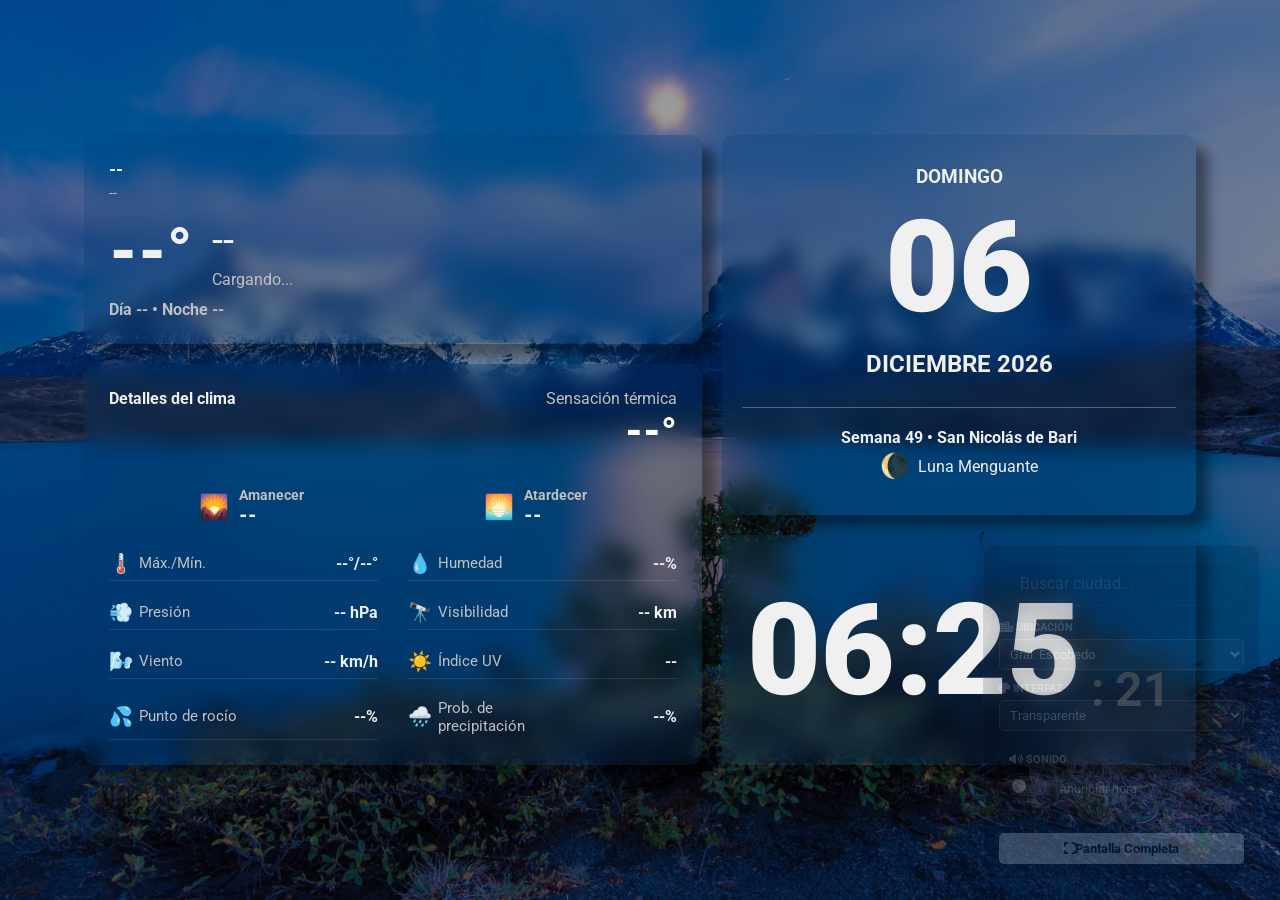
==== index.html @ a5d82365 "Subiendo proyecto clock" ====
<!DOCTYPE html>
<html lang="es">
<head>
    <meta charset="UTF-8" />
    <meta name="viewport" content="width=device-width, initial-scale=1.0" />
    <title>Dashboard</title>
    <link rel="icon" href="./img/icon.ico" />
    <link rel="preconnect" href="https://fonts.googleapis.com">
    <link rel="preconnect" href="https://fonts.gstatic.com" crossorigin>
    <link href="https://fonts.googleapis.com/css2?family=Roboto:wght@300;400;700;900&display=swap" rel="stylesheet" />
    <link rel="stylesheet" href="https://cdnjs.cloudflare.com/ajax/libs/font-awesome/6.4.0/css/all.min.css" />
    <link rel="stylesheet" href="./css/style.css" />
</head>

<body class="theme-red-date">
    <main class="container">
        
        <section class="content-column left-column">
            
            <article class="weather-summary-box">
                <div class="location">--</div>
                
                <div id="update-toast" class="update-toast">
                    <i class="fas fa-sync-alt fa-spin"></i> Actualizando información...
                </div>
                
                <div class="update-time">
                    <span id="weather-update-time">--</span>
                </div>
                
                <div class="temp-row">
                    <div class="current-temp" id="current-temp">--°</div>
                    <div class="weather-icon-desc">
                        <div class="weather-icon">--</div>
                        <div id="weather-description">Cargando...</div>
                    </div>
                </div>
                
                <div class="temp-min-max">
                    Día <span id="temp-day">--</span> • Noche <span id="temp-night">--</span>
                </div>
            </article>

            <a href="./detalles.html" class="widget-link">
                <article class="weather-details-box">
                    <div class="sensation-row">
                        <div class="sensation-label">Detalles del clima</div>
                        <div class="sensation-temp-value">
                            Sensación térmica
                            <div class="temp-value" id="sensation-temp">--°</div>
                        </div>
                    </div>

                    <div class="sun-times-container">
                        <div class="sun-times">
                            <span class="sun-icon">🌄</span>
                            <div class="sun-value">
                                Amanecer
                                <span id="sunrise">--</span>
                            </div>
                        </div>
                        <div class="sun-times">
                            <span class="sun-icon">🌅</span>
                            <div class="sun-value">
                                Atardecer
                                <span id="sunset">--</span>
                            </div>
                        </div>
                    </div>

                    <div class="details-grid">
                        <div class="detail-row">
                            <span class="detail-icon">🌡️</span>
                            <span class="detail-label">Máx./Mín.</span>
                            <span class="detail-value" id="max-min-detail">--°/--°</span>
                        </div>
                        <div class="detail-row">
                            <span class="detail-icon">💧</span>
                            <span class="detail-label">Humedad</span>
                            <span class="detail-value" id="humidity">--%</span>
                        </div>
                        <div class="detail-row">
                            <span class="detail-icon">💨</span>
                            <span class="detail-label">Presión</span>
                            <span class="detail-value" id="pressure">-- hPa</span>
                        </div>
                        <div class="detail-row">
                            <span class="detail-icon">🔭</span>
                            <span class="detail-label">Visibilidad</span>
                            <span class="detail-value" id="visibility">-- km</span>
                        </div>
                        <div class="detail-row">
                            <span class="detail-icon">🌬️</span>
                            <span class="detail-label">Viento</span>
                            <span class="detail-value" id="wind-speed">-- km/h</span>
                        </div>
                        <div class="detail-row">
                            <span class="detail-icon">☀️</span>
                            <span class="detail-label">Índice UV</span>
                            <span class="detail-value" id="uv-index">--</span>
                        </div>
                        <div class="detail-row">
                            <span class="detail-icon">💦</span>
                            <span class="detail-label">Punto de rocío</span>
                            <span class="detail-value" id="dew-point">--%</span>
                        </div>
                        <div class="detail-row">
                            <span class="detail-icon">🌧️</span>
                            <span class="detail-label">Prob. de precipitación</span>
                            <span class="detail-value" id="rain-probability">--%</span>
                        </div>
                        <div class="detail-row" style="display: none">
                            <span class="detail-icon">🌕</span>
                            <span class="detail-label">Fase lunar</span>
                            <span class="detail-value letter-min" id="moon-phase-detail">--</span>
                        </div>
                    </div>
                </article>
            </a>
        </section>

        <section class="content-column right-column">
            
            <a href="./calendario.html" class="widget-link">
                <article class="date-box">
                    <div class="day-name" id="day-name">--</div>
                    <div class="date" id="date-number">--</div>
                    <div class="month-year" id="month-year">-- ---. ----</div>

                    <div class="calendar-info">
                        <div id="week-info">
                            Semana <span id="week-number">--</span> • <span id="santo-day">--</span>
                        </div>
                        <div id="moon-phase">
                            <span id="moon-icon"></span>
                            <span id="moon-phase-text">--</span>
                        </div>
                    </div>
                </article>
            </a>

            <article class="time-box">
                <div id="current-time">
                    <span id="main-time">00:00</span>
                    <span class="separator">:</span>
                    <span id="current-seconds">00</span>
                </div>
            </article>
        </section>
    </main>

    <aside class="dashboard-controls">
        <div class="control-group">
            <div class="search-box">
                <input type="text" id="city-input" placeholder="Buscar ciudad..." autocomplete="off" />
                <div id="search-results" class="results-list"></div>
            </div>
            <label><i class="fas fa-city"></i> Ubicación</label>
            <select id="city-select">
                <option value="0">Gral. Escobedo</option>
                <option value="1">Monterrey</option>
                <option value="2">San Nicolás</option>
                <option value="3">Tampico</option>
                <option value="4">Naranjos</option>
            </select>
        </div>

        <div class="control-group">
            <label><i class="fas fa-palette"></i> Interfaz</label>
            <select id="theme-select" onchange="changeTheme(this.value)">
                <option value="red-date">Transparente</option>
                <option value="dark">Oscuro</option>
                <option value="light">Claro</option>
                <option value="amoled-pro">Amoled</option>
            </select>
        </div>
       <div class="voice-control" style="margin: 10px; display: flex; align-items: center; gap: 10px;">
    <div class="control-group">
    <label><i class="fas fa-volume-up"></i> Sonido</label>
    <div class="voice-control-wrapper">
        <label class="switch">
            <input type="checkbox" id="voice-toggle">
            <span class="slider"></span>
        </label>
        <span class="control-label-text">Anunciar hora</span>
    </div>
</div>
</div>
    </label>
</div>

        <button id="fullscreen-button" onclick="toggleFullscreen()" class="btn-fullscreen">
            <i class="fas fa-expand"></i>Pantalla Completa
        </button>
    </aside>

    <script src="./js/script.js"></script>
    <script src="./js/wakeup.js"></script>
</body>
</html>
---- css/style.css ----
/* ====================================== */
/* 0. Configuración General y Variables   */
/* ====================================== */

:root {
    --background-color: #f0f2f5;
    --box-background: #ffffff;
    --text-color-primary: #333333;
    --text-color-secondary: #666666;
    --red-highlight: #000;
    --shadow: 0 4px 12px rgba(0, 0, 0, 0.1);
}

.theme-dark {
    --background-color: #1e1e1e;
    --box-background: rgba(37, 37, 38, 0.8);
    --text-color-primary: #ffffff;
    --text-color-secondary: #b0b0b0;
    --red-highlight: #fff;
    --shadow: 0 4px 12px rgba(0, 0, 0, 0.3);
}

.theme-red-date {
    --background-color: transparent;
    --box-background: rgba(0, 61, 117, 0.2);
    --text-color-primary: #f0f0f0;
    --text-color-secondary: #c0c0c0;
    --red-highlight: #fff;
    --shadow: 12px 12px 12px rgba(0, 0, 0, 0.4);
}

.theme-dark .date-box .calendar-info,
.theme-red-date .date-box .calendar-info {
    border-top: 1px solid rgba(255, 255, 255, 0.3);
}

.theme-red-date #current-temp,
.theme-red-date .sensation-temp-value .temp-value {
    color: var(--text-color-primary);
}
.theme-red-date .sensation-temp-value .temp-value {
    color: var(--red-highlight);
}

/* ====================================== */
/* 1. Estilos Base                         */
/* ====================================== */

* {
    box-sizing: border-box;
    margin: 0;
    padding: 0;
    font-family: 'Roboto', sans-serif;
    transition: background-color 0.3s, color 0.3s, box-shadow 0.3s;
}

body {
    background-color: var(--background-color);
    display: flex;
    justify-content: center;
    align-items: center;
    min-height: 100vh;
    background-size: cover;
    background-position: center;
    background-attachment: fixed;
    -ms-overflow-style: none;
    scrollbar-width: none;
}

body::-webkit-scrollbar { display: none; }

.theme-red-date {
    background: linear-gradient(rgba(0, 0, 0, 0.4), rgba(0, 0, 0, 0.4)), url('../img/bg.jpg');
    background-size: cover;
    background-position: center;
    background-attachment: fixed;
}

.container {
    width: 90%;
    max-width: 1200px;
    padding: 20px;
    display: flex;
    gap: 20px;
}

.content-column {
    display: flex;
    flex-direction: column;
    gap: 20px;
}

.left-column { flex: 3; min-width: 500px; }
.right-column { flex: 2; }

.time-box, .weather-summary-box, .date-box, .weather-details-box {
    background-color: var(--box-background);
    border-radius: 12px;
    padding: 25px;
    box-shadow: var(--shadow);
    color: var(--text-color-primary);
    backdrop-filter: blur(10px);
    -webkit-backdrop-filter: blur(10px);
    flex: 1;
}

/* ====================================== */
/* 2. Caja de Hora (PRECISIÓN APLICADA)   */
/* ====================================== */

.time-box {
    display: flex;
    justify-content: center;
    align-items: center;
    min-height: 180px;
}

#current-time {
    display: flex;
    align-items: flex-end; 
    gap: 10px; 
    font-weight: 900;
    line-height: 1;
    color: var(--text-color-primary);
    font-variant-numeric: tabular-nums;
}

#main-time { font-size: 8rem; font-weight: 900; }
#current-seconds { font-size: 3rem; font-weight: 700; }
.separator {
    font-size: 3rem; 
    font-weight: 700;
    color: var(--text-color-primary);
    line-height: 1;
}

.update-toast{
    display: none;
              position: fixed;
              bottom: 20px;
              left: 50%;
              transform: translateX(-50%);
              background: rgba(0, 0, 0, 0.7);
              color: white;
              padding: 10px 20px;
              border-radius: 20px;
              font-size: 0.9em;
              z-index: 1000;
              border: 1px solid rgba(255, 255, 255, 0.2);
              backdrop-filter: blur(5px);
}

/* ====================================== */
/* 3. Caja de Clima Resumen               */
/* ====================================== */

.weather-summary-box {
    min-height: 200px;
    display: flex;
    flex-direction: column;
    justify-content: space-between;
}

.location { font-size: 1.1rem; font-weight: 700; color: var(--text-color-primary); margin-bottom: 5px; }
.update-time { font-size: 0.9rem; color: var(--text-color-secondary); margin-bottom: 15px; }
.temp-row { display: flex; align-items: center; gap: 20px; margin-bottom: 10px; }
#current-temp { font-size: 4rem; font-weight: 900; line-height: 1; color: var(--text-color-primary); }
.weather-icon-desc { display: flex; flex-direction: column; justify-content: center; line-height: 1.2; }
.weather-icon { font-size: 2.5rem; margin-bottom: 5px; color: var(--text-color-primary); }
#weather-description { font-size: 1rem; font-weight: 400; color: var(--text-color-secondary); }
.temp-min-max { font-size: 1rem; font-weight: 700; color: var(--text-color-secondary); }

/* ====================================== */
/* 4. Caja de Fecha y Calendario          */
/* ====================================== */

.date-box {
    text-align: center;
    display: flex;
    flex-direction: column;
    justify-content: space-between;
    align-items: center;
    padding: 30px 20px;
    align-self: stretch;
    min-height: 380px;
}

a { text-decoration: none; color: inherit; }
#day-name { text-transform: uppercase; font-size: 1.2rem; font-weight: 700; margin-bottom: 5px; }
#date-number { font-size: 8rem; font-weight: 900; line-height: 1; font-variant-numeric: tabular-nums; }
#month-year { font-size: 1.5rem; font-weight: bold; margin-top: 10px; margin-bottom: 20px; }
.calendar-info { width: 100%; padding-top: 15px; font-size: 1rem; font-weight: 400; }
.calendar-info div { margin: 5px 0; }
#week-info { font-weight: 700; }
#moon-phase { display: flex; align-items: center; justify-content: center; gap: 8px; font-weight: 400; }
#moon-icon { font-size: 1.5rem; }

/* ====================================== */
/* 5. Caja de Detalles del Clima          */
/* ====================================== */

.weather-details-box { display: flex; flex-direction: column; align-self: stretch; }
.sensation-row {
    display: flex;
    justify-content: space-between;
    align-items: flex-start;
    margin-bottom: 15px;
    padding-bottom: 15px;
    border-bottom: 1px solid var(--background-color);
}
.sensation-label { font-size: 1rem; font-weight: 700; color: var(--text-color-primary); }
.sensation-temp-value { text-align: right; font-size: 1rem; color: var(--text-color-secondary); line-height: 1.2; }
.sensation-temp-value .temp-value { font-size: 2.5rem; font-weight: 900; color: var(--red-highlight); }
.sun-times-container { width: 100%; display: flex; justify-content: space-around; margin-bottom: 20px; }
.sun-times { display: flex; align-items: center; gap: 10px; font-weight: 700; font-size: 1.1rem; color: var(--text-color-secondary); }
.sun-icon { font-size: 1.5rem; line-height: 1; }
.sun-value { display: flex; flex-direction: column; align-items: flex-start; font-size: 0.9rem; }
.sun-value span { font-size: 1.2rem; font-weight: 900; color: var(--text-color-primary); }

.details-grid { display: grid; grid-template-columns: 1fr 1fr; gap: 15px 30px; }
.detail-row { display: flex; align-items: center; padding: 5px 0; border-bottom: 1px solid rgba(255, 255, 255, 0.1); }
.detail-row:nth-last-child(-n + 2) { border-bottom: none; }
.detail-icon { font-size: 1.2rem; margin-right: 10px; width: 20px; text-align: center; color: var(--text-color-secondary); }
.detail-label { font-size: 0.95rem; font-weight: 400; color: var(--text-color-secondary); flex-grow: 1; text-align: left; margin-right: 5px; }
.detail-value { font-size: 1rem; font-weight: 700; color: var(--text-color-primary); text-align: right; width: 100px; font-variant-numeric: tabular-nums; }
#moon-phase-detail { text-align: center; width: 100%; }
.letter-min{ font-size: 0.6rem; }

/* ====================================== */
/* 6. Controles                           */
/* ====================================== */

.dashboard-controls {
    position: fixed;
    bottom: 20px;
    right: 20px;
    background: rgba(0, 0, 0, 0.5);
    backdrop-filter: blur(10px);
    -webkit-backdrop-filter: blur(10px);
    padding: 15px;
    border-radius: 12px;
    display: flex;
    flex-direction: column;
    gap: 12px;
    z-index: 9999;
    border: 1px solid rgba(255, 255, 255, 0.1);
    opacity: 0.2;
    transition: opacity 0.3s ease, transform 0.3s ease;
}

.dashboard-controls:hover {
    opacity: 1;
    transform: translateY(-5px);
}

.control-group label {
    display: block;
    font-size: 11px;
    color: #ccc;
    text-transform: uppercase;
    margin-bottom: 5px;
    font-weight: bold;
}

.dashboard-controls select {
    width: 100%;
    background: rgba(255, 255, 255, 0.1);
    color: white;
    border: 1px solid rgba(255, 255, 255, 0.3);
    padding: 6px;
    border-radius: 5px;
    outline: none;
    cursor: pointer;
}

.dashboard-controls select option {
    background: #222;
    color: white;
}

.btn-fullscreen {
    background: #fff;
    color: #000;
    border: none;
    padding: 8px;
    border-radius: 5px;
    font-weight: bold;
    cursor: pointer;
    font-size: 13px;
    margin-top: 5px;
}

.btn-fullscreen:hover { background: #eee; }

/* ====================================== */
/* 7. Fullscreen y Responsive             */
/* ====================================== */

/* Aplicamos overflow: hidden para ocultar barras de desplazamiento en modo nativo */
:fullscreen {
    overflow: hidden !important;
}

:fullscreen .container {
    transform: scale(1.1);
    transform-origin: center center;
}

:-webkit-full-screen .container {
    transform: scale(1.1);
    transform-origin: center center;
}

:-moz-full-screen .container {
    transform: scale(1.1);
    transform-origin: center center;
}

body.fullscreen-mode {
    width: 100vw;
    height: 100vh;
    overflow: hidden !important; /* Quita la barra de desplazamiento */
    display: flex;
    justify-content: center;
    align-items: center;
}

body.fullscreen-mode .container {
    transform: scale(1.1);
    transform-origin: center center;
}

:fullscreen .dashboard-controls { display: none; }

@media (max-width: 1024px) {
    .container { width: 95%; padding: 15px; flex-direction: column; }
    .left-column, .right-column { flex: 1 1 100%; min-width: unset; }
    #main-time, #current-seconds, .separator, #date-number { font-size: 6rem; }
    #current-seconds, .separator { font-size: 2.5rem; }
    #month-year { font-size: 1.2rem; }
    .date-box { min-height: 300px; }
    .detail-value { width: 80px; }
}

@media (max-width: 600px) {
    .container { padding: 10px; }
    #main-time { font-size: 4rem; }
    #current-seconds, .separator { font-size: 1.8rem; }
    #current-temp { font-size: 3rem; }
    .weather-icon { font-size: 2rem; }
    #date-number { font-size: 4rem; }
    #month-year { font-size: 1rem; }
    .details-grid { grid-template-columns: 1fr; gap: 0; }
    .details-grid .detail-row { padding: 10px 0; border-bottom: 1px solid rgba(255, 255, 255, 0.1); }
    .details-grid .detail-row:last-child { border-bottom: none; }
    body { display: block; }
    .container { margin-bottom: 80px; }
}

.theme-red-date #current-seconds,
.theme-red-date .separator { color: #4D545D; }

.flash-cache { animation: flash-green 1s ease-out; }
@keyframes flash-green {
    0% { color: #2ecc71; font-weight: bold; transform: scale(1.05); }
    100% { color: inherit; font-weight: normal; transform: scale(1); }
}

/* ====================================== */
/* 8. Estilos del Buscador                */
/* ====================================== */

.search-box {
    position: relative;
    width: 100%;
    max-width: 400px;
    margin: 0 auto 15px auto;
    z-index: 1001;
}

#city-input {
    width: 100%;
    padding: 12px 20px;
    background-color: var(--box-background);
    border: 1px solid rgba(255, 255, 255, 0.1);
    border-radius: 25px;
    color: var(--text-color-primary);
    font-size: 1rem;
    backdrop-filter: blur(10px);
    -webkit-backdrop-filter: blur(10px);
    box-shadow: var(--shadow);
    outline: none;
    transition: all 0.3s ease;
}

#city-input:focus {
    border-color: var(--red-highlight);
    box-shadow: 0 0 15px rgba(255, 255, 255, 0.2);
}

.results-list {
    position: absolute;
    top: calc(100% + 8px);
    left: 0;
    right: 0;
    background-color: #222;
    border-radius: 12px;
    border: 1px solid rgba(255, 255, 255, 0.3);
    box-shadow: var(--shadow);
    max-height: 280px;
    overflow-y: auto;
    display: none; 
}

.result-item {
    padding: 12px 20px;
    cursor: pointer;
    border-bottom: 1px solid rgba(255, 255, 255, 0.1);
    display: flex;
    flex-direction: column;
    transition: background 0.2s ease;
}

.result-item:last-child {
    border-bottom: none;
}

.result-item .city-name {
    font-size: 1rem;
    font-weight: 700;
    color: white;
}

.result-item .region-name, 
.result-item .country-info, 
.result-item .region-state {
    font-size: 0.8rem;
    color: #ccc;
}

.result-item:hover, 
.result-item-active {
    background-color: rgba(255, 255, 255, 0.1) !important;
    cursor: pointer;
}

.results-list::-webkit-scrollbar {
    width: 6px;
}

.results-list::-webkit-scrollbar-thumb {
    background: rgba(255, 255, 255, 0.2);
    border-radius: 10px;
}

@media (max-width: 600px) {
    .search-box {
        max-width: 100%;
        padding: 0 10px;
    }
}

.result-item-active {
    background-color: rgb(0, 111, 185) !important;
    cursor: pointer;
}

/* ====================================== */
/* 9. Tema AMOLED / OLED Real Black       */
/* ====================================== */

.theme-amoled {
    --background-color: #000000; /* Negro puro */
    --box-background: #000000; /* Fondo totalmente negro */
    --text-color-primary: #e6e6e6; /* Blanco suave (no blanco puro) */
    --text-color-secondary: #9a9a9a;
    --red-highlight: #4da3ff; /* Azul suave menos agresivo */
    --shadow: none; /* Quitamos sombras para evitar halos */
}

/* Fondo completamente negro */
.theme-amoled body {
    background: #000000;
}

/* Cajas sin efecto vidrio */
.theme-amoled .time-box,
.theme-amoled .weather-summary-box,
.theme-amoled .date-box,
.theme-amoled .weather-details-box {
    background-color: #000000;
    box-shadow: none;
    border: 1px solid rgba(255,255,255,0.05); /* Separación muy sutil */
    backdrop-filter: none;
    -webkit-backdrop-filter: none;
}

/* Separadores más suaves */
.theme-amoled .detail-row,
.theme-amoled .sensation-row {
    border-bottom: 1px solid rgba(255,255,255,0.05);
}

/* Buscador adaptado */
.theme-amoled #city-input {
    background-color: #000000;
    border: 1px solid rgba(255,255,255,0.1);
    box-shadow: none;
}

.theme-amoled .results-list {
    background-color: #000000;
    border: 1px solid rgba(255,255,255,0.1);
}

/* Reducimos brillo en números grandes */
.theme-amoled #main-time,
.theme-amoled #date-number,
.theme-amoled #current-temp {
    color: #e0e0e0;
}

/* Segundos menos brillantes */
.theme-amoled #current-seconds,
.theme-amoled .separator {
    color: #666;
}

/* Controles menos invasivos */
.theme-amoled .dashboard-controls {
    background: rgba(0, 0, 0, 0.8);
    border: 1px solid rgba(255,255,255,0.05);
}

@keyframes oled-shift {
    0% { transform: translate(0px, 0px); }
    25% { transform: translate(1px, 0px); }
    50% { transform: translate(1px, 1px); }
    75% { transform: translate(0px, 1px); }
    100% { transform: translate(0px, 0px); }
}

.theme-amoled .container {
    animation: oled-shift 60s infinite linear;
}
.theme-amoled #main-time {
    opacity: 0.9;
}

/* ====================================== */
/* 10. AMOLED PRO 24/7 - Ultra Minimal    */
/* ====================================== */

.theme-amoled-pro {
    --background-color: #000000;
    --box-background: #000000;
    --text-color-primary: #bfbfbf;
    --text-color-secondary: #7a7a7a;
    --red-highlight: #afafaf;
    --shadow: none;
}

/* Fondo totalmente negro real */
.theme-amoled-pro body {
    background: #000000;
}

/* Eliminamos efectos glass y sombras */
.theme-amoled-pro .time-box,
.theme-amoled-pro .weather-summary-box,
.theme-amoled-pro .date-box,
.theme-amoled-pro .weather-details-box {
    background-color: #000000;
    box-shadow: none;
    border: none;
    backdrop-filter: none;
}

/* Reducimos contraste de textos */
.theme-amoled-pro #main-time {
    font-weight: 800;
    letter-spacing: 2px;
    color: #afafaf;
}

.theme-amoled-pro #current-seconds,
.theme-amoled-pro .separator {
    color: #555;
}

/* Fecha menos dominante */
.theme-amoled-pro #date-number {
    color: #cfcfcf;
    opacity: 0.85;
}

/* Clima más discreto */
.theme-amoled-pro #current-temp {
    color: #afafaF;
}

.theme-amoled-pro .detail-row,
.theme-amoled-pro .sensation-row {
    border-bottom: 1px solid rgba(255,255,255,0.04);
}

/* Quitamos bordes innecesarios */
.theme-amoled-pro .details-grid .detail-row:last-child {
    border-bottom: none;
}

/* Controles muy discretos */
.theme-amoled-pro .dashboard-controls {
    background: rgba(0, 0, 0, 0.85);
    border: 1px solid rgba(255,255,255,0.04);
}

/* Buscador */
.theme-amoled-pro #city-input {
    background: #000000;
    border: 1px solid rgba(255,255,255,0.08);
    box-shadow: none;
}

@keyframes oled-pro-shift {
    0% { transform: translate(0px, 0px); }
    20% { transform: translate(1px, 0px); }
    40% { transform: translate(1px, 1px); }
    60% { transform: translate(0px, 1px); }
    80% { transform: translate(-1px, 0px); }f
    100% { transform: translate(0px, 0px); }
}

.theme-amoled-pro .container {
    animation: oled-pro-shift 180s infinite linear;
}

/* ====================================== */
/* Estilos del Switch (Checkbox)          */
/* ====================================== */

/* Contenedor del switch */
.switch {
    position: relative;
    display: inline-block;
    width: 38px;
    height: 20px;
    flex-shrink: 0; /* Evita que se deforme */
}

/* Ocultar el checkbox original */
.switch input {
    opacity: 0;
    width: 0;
    height: 0;
}

/* El fondo del slider */
.slider {
    position: absolute;
    cursor: pointer;
    top: 0;
    left: 0;
    right: 0;
    bottom: 0;
    background-color: rgba(255, 255, 255, 0.1);
    transition: .4s;
    border-radius: 20px;
    border: 1px solid rgba(255, 255, 255, 0.2);
}

/* El círculo (bolita) del switch */
.slider:before {
    position: absolute;
    content: "";
    height: 14px;
    width: 14px;
    left: 2px;
    bottom: 2px;
    background-color: white;
    transition: .4s;
    border-radius: 50%;
    box-shadow: 0 2px 4px rgba(0,0,0,0.2);
}

/* Color cuando está activo (usa tu variable de resaltado) */
input:checked + .slider {
    background-color: var(--red-highlight);
    border-color: var(--red-highlight);
}

/* Movimiento de la bolita al activarse */
input:checked + .slider:before {
    transform: translateX(18px);
}

/* Ajuste específico para el tema AMOLED PRO (más discreto) */
.theme-amoled-pro .slider {
    background-color: #222;
    border: 1px solid #444;
}

.theme-amoled-pro input:checked + .slider {
    background-color: #555;
}

.voice-control-wrapper {
    display: flex;
    align-items: center;
    gap: 12px;
    margin-top: 5px;
    padding: 5px 0;
}

.control-label-text {
    font-size: 13px;
    color: var(--text-color-secondary);
}
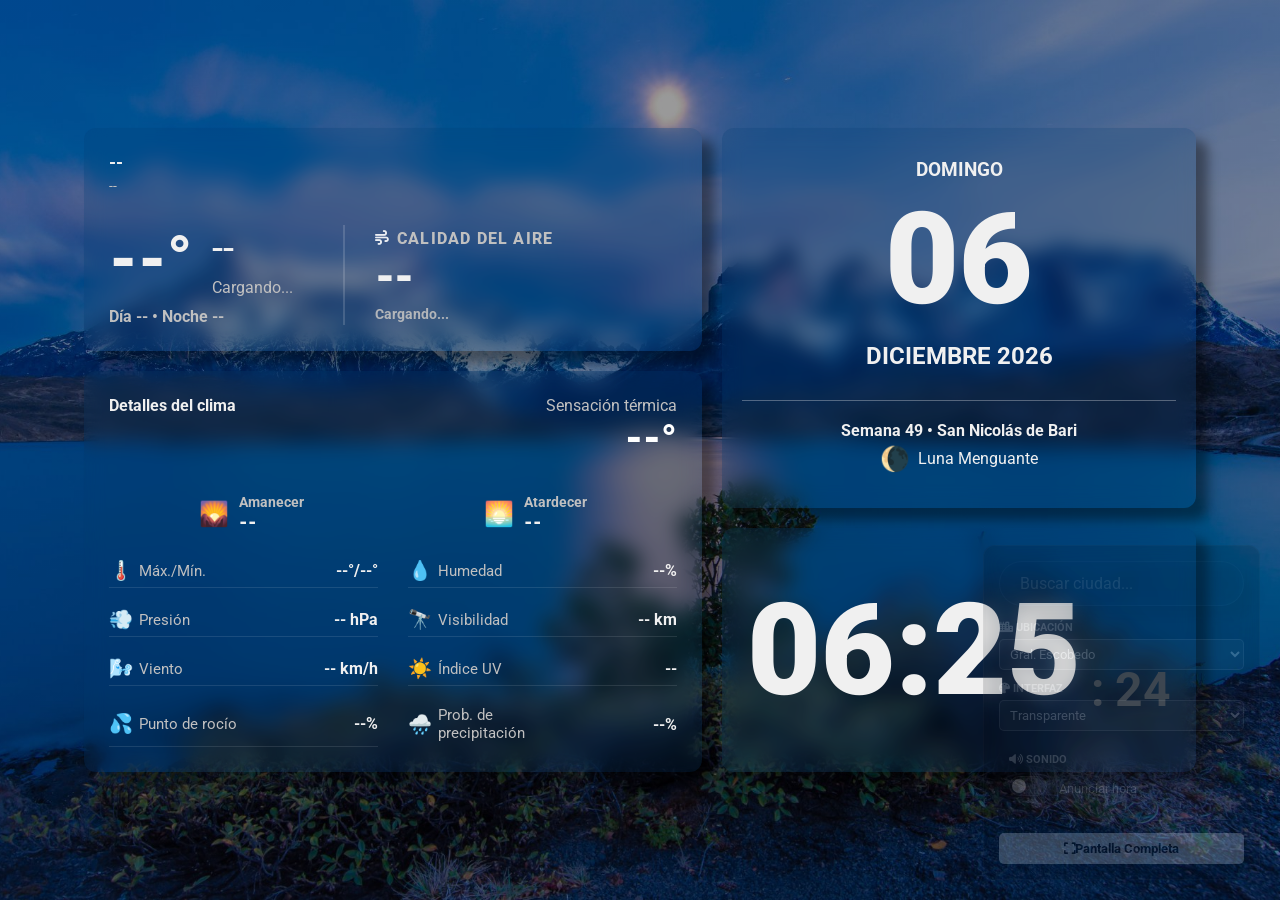
==== commit e6bcb47a: "Se agrega calidad del aire y se corrije el audio de horas" ====
--- a/index.html
+++ b/index.html
@@ -1,5 +1,6 @@
 <!DOCTYPE html>
 <html lang="es">
+
 <head>
     <meta charset="UTF-8" />
     <meta name="viewport" content="width=device-width, initial-scale=1.0" />
@@ -14,31 +15,45 @@
 
 <body class="theme-red-date">
     <main class="container">
-        
+
         <section class="content-column left-column">
-            
+
             <article class="weather-summary-box">
-                <div class="location">--</div>
-                
+                <div class="location" id="location-name">--</div>
+
                 <div id="update-toast" class="update-toast">
                     <i class="fas fa-sync-alt fa-spin"></i> Actualizando información...
                 </div>
-                
+
                 <div class="update-time">
                     <span id="weather-update-time">--</span>
                 </div>
-                
-                <div class="temp-row">
-                    <div class="current-temp" id="current-temp">--°</div>
-                    <div class="weather-icon-desc">
-                        <div class="weather-icon">--</div>
-                        <div id="weather-description">Cargando...</div>
-                    </div>
-                </div>
-                
-                <div class="temp-min-max">
-                    Día <span id="temp-day">--</span> • Noche <span id="temp-night">--</span>
-                </div>
+
+                <div class="weather-flex-container">
+    
+    <div class="weather-main-info">
+        <div class="temp-row">
+            <div class="current-temp" id="current-temp">--°</div>
+            <div class="weather-icon-desc">
+                <div class="weather-icon">--</div>
+                <div id="weather-description">Cargando...</div>
+            </div>
+        </div>
+        <div class="temp-min-max">
+            Día <span id="temp-day">--</span> • Noche <span id="temp-night">--</span>
+        </div>
+    </div>
+
+<div class="aqi-container">
+    <div class="aqi-header">
+        <i id="aqi-icon-dynamic" class="fas fa-wind aqi-icon"></i>
+        <span class="aqi-label">CALIDAD DEL AIRE</span>
+    </div>
+    <div class="aqi-value" id="aqi-status">--</div>
+    <div class="aqi-desc" id="aqi-advice">Cargando...</div>
+</div>
+    
+</div>
             </article>
 
             <a href="./detalles.html" class="widget-link">
@@ -120,7 +135,7 @@
         </section>
 
         <section class="content-column right-column">
-            
+
             <a href="./calendario.html" class="widget-link">
                 <article class="date-box">
                     <div class="day-name" id="day-name">--</div>
@@ -174,20 +189,20 @@
                 <option value="amoled-pro">Amoled</option>
             </select>
         </div>
-       <div class="voice-control" style="margin: 10px; display: flex; align-items: center; gap: 10px;">
-    <div class="control-group">
-    <label><i class="fas fa-volume-up"></i> Sonido</label>
-    <div class="voice-control-wrapper">
-        <label class="switch">
-            <input type="checkbox" id="voice-toggle">
-            <span class="slider"></span>
+        <div class="voice-control" style="margin: 10px; display: flex; align-items: center; gap: 10px;">
+            <div class="control-group">
+                <label><i class="fas fa-volume-up"></i> Sonido</label>
+                <div class="voice-control-wrapper">
+                    <label class="switch">
+                        <input type="checkbox" id="voice-toggle">
+                        <span class="slider"></span>
+                    </label>
+                    <span class="control-label-text">Anunciar hora</span>
+                </div>
+            </div>
+        </div>
         </label>
-        <span class="control-label-text">Anunciar hora</span>
-    </div>
-</div>
-</div>
-    </label>
-</div>
+        </div>
 
         <button id="fullscreen-button" onclick="toggleFullscreen()" class="btn-fullscreen">
             <i class="fas fa-expand"></i>Pantalla Completa
@@ -197,4 +212,5 @@
     <script src="./js/script.js"></script>
     <script src="./js/wakeup.js"></script>
 </body>
+
 </html>
--- a/css/style.css
+++ b/css/style.css
@@ -227,6 +227,125 @@
 .letter-min{ font-size: 0.6rem; }
 
 /* ====================================== */
+/* 6. Calidad del Aire (Ajustado)         */
+/* ====================================== */
+
+/* Contenedor principal: Centrado vertical y alineación proporcional */
+.weather-flex-container {
+    display: flex;
+    align-items: center;      /* Centrado vertical real entre Clima y AQI */
+    justify-content: flex-start; 
+    gap: 50px;                /* Espacio proporcional para moverlo a la derecha */
+    margin-top: 15px;
+    width: 100%;
+}
+
+/* Bloque del Clima: Evita que colapse */
+.weather-main-info {
+    flex: 0 0 auto;
+    display: flex;
+    flex-direction: column;
+    justify-content: center;
+}
+
+/* Bloque AQI: Centrado vertical y herencia de temas */
+.aqi-container {
+    flex: 1 1 0%;
+    min-width: 0;
+    display: flex;
+    flex-direction: column;
+    justify-content: center;  
+    align-items: flex-start;  
+    border-left: 2px solid rgba(255, 255, 255, 0.15); /* Línea adaptativa */
+    padding-left: 30px;       /* Desplazamiento visual a la derecha */
+    height: 100px;            /* Altura para match con el bloque de temperatura */
+}
+
+/* Encabezado con Icono */
+.aqi-header {
+    display: flex;
+    align-items: center;
+    gap: 8px;
+    margin-bottom: 2px;
+}
+
+.aqi-icon {
+    font-size: 0.9rem;
+    color: var(--red-highlight); /* Sigue el color de destaque de tus temas */
+    opacity: 0.9;
+}
+
+.aqi-label {
+    font-size: 1rem;
+    font-weight: 800;
+    text-transform: uppercase;
+    letter-spacing: 1.2px;
+    color: var(--text-color-secondary);
+}
+
+/* Valor Numérico Principal */
+
+.aqi-value {
+    font-size: 2.8rem; /* Tamaño grande para "Buena" */
+    font-weight: 900;
+    line-height: 1;
+    margin: 5px 0;
+    letter-spacing: -1px; /* Look más moderno */
+    color: var(--text-color-primary);
+}
+/* Descripción (Buena, Mala, etc.) */
+.aqi-desc {
+    font-size: 0.85rem; /* Texto de salud más pequeño y discreto */
+    font-weight: 700;
+    margin-top: 2px;
+    opacity: 0.9;
+    color: var(--text-color-secondary);
+    overflow-wrap: break-word;
+    
+}
+
+/* Ajustes para Temas AMOLED (Mejora de contraste) */
+.theme-amoled .aqi-container,
+.theme-amoled-pro .aqi-container {
+    border-left: 1px solid rgba(255, 255, 255, 0.05);
+}
+
+.theme-amoled-pro .aqi-value {
+    color: #afafaf; /* Match con el gris pro de tu tema */
+}
+
+@media (max-width: 600px) {
+    /* Permitimos que los elementos se apilen uno debajo de otro */
+    .weather-flex-container {
+        flex-direction: column; 
+        align-items: flex-start; /* Alineado a la izquierda como el resto */
+        gap: 20px; /* Reducimos el espacio entre bloques */
+        margin-top: 15px;
+    }
+
+    /* Quitamos la línea vertical y el padding lateral en móviles */
+    .aqi-container {
+        border-left: none; /* Quitamos la línea para que no se vea rara */
+        border-top: 1px solid rgba(255, 255, 255, 0.1); /* Opcional: una línea horizontal sutil */
+        padding-left: 0; 
+        padding-top: 15px;
+        height: auto; /* Que crezca según el contenido */
+        width: 100%; /* Que ocupe todo el ancho disponible */
+    }
+
+    /* Ajustamos el tamaño de la letra para que no sea gigante en el cel */
+    .aqi-value {
+        font-size: 2.2rem; 
+        margin: 2px 0;
+    }
+
+    .aqi-desc {
+        font-size: 0.9rem;
+        max-width: 100%; /* Para que el texto de salud no se corte */
+    }
+}
+
+/* ====================================== */
 /* 6. Controles                           */
 /* ====================================== */
 
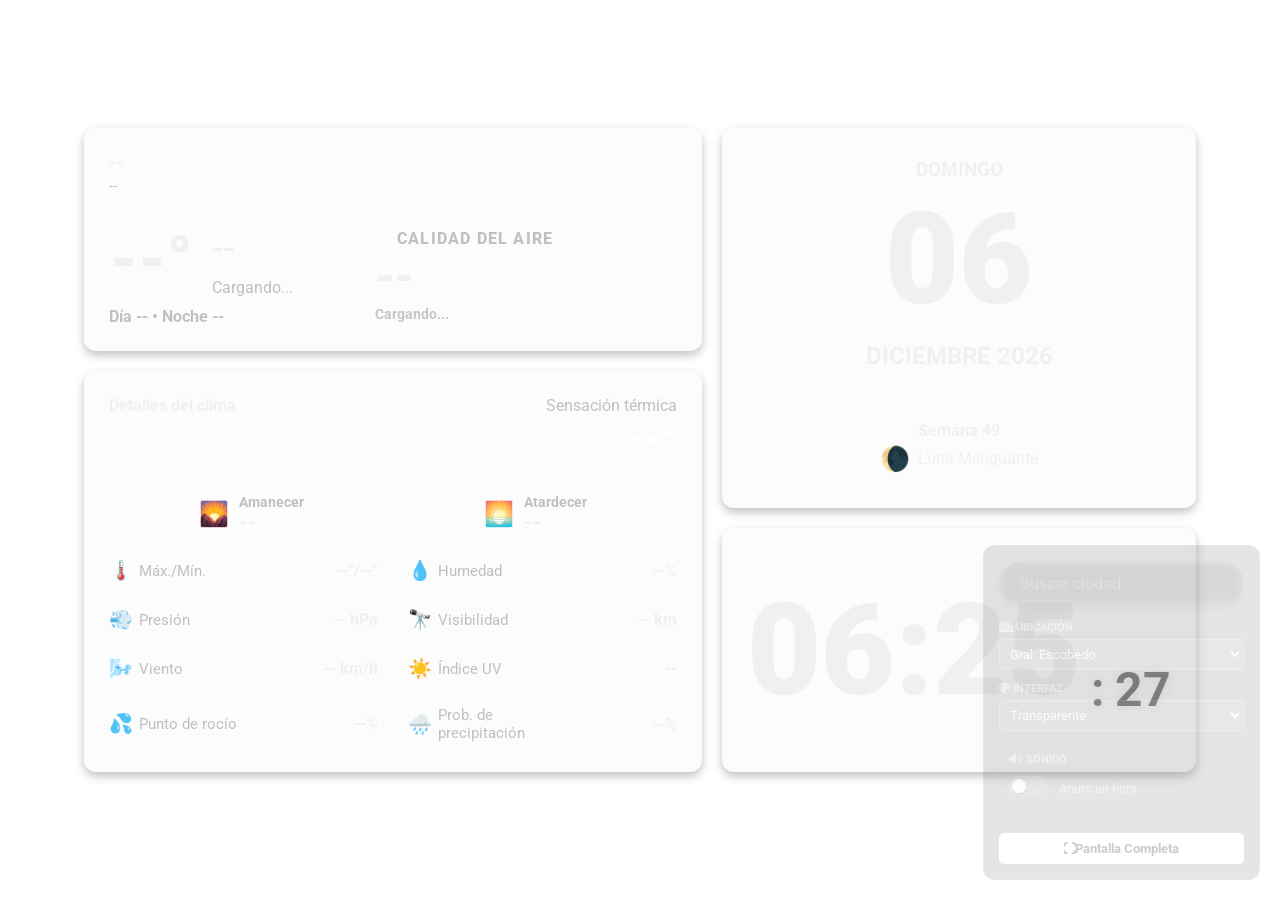
==== commit 5a49393e: "Santoral, animaciones, ajustes en bge" ====
--- a/index.html
+++ b/index.html
@@ -144,7 +144,7 @@
 
                     <div class="calendar-info">
                         <div id="week-info">
-                            Semana <span id="week-number">--</span> • <span id="santo-day">--</span>
+                            Semana <span id="week-number">--</span>
                         </div>
                         <div id="moon-phase">
                             <span id="moon-icon"></span>
@@ -208,7 +208,8 @@
             <i class="fas fa-expand"></i>Pantalla Completa
         </button>
     </aside>
-
+<canvas id="rain-canvas"></canvas>
+<canvas id="sky-canvas"></canvas>
     <script src="./js/script.js"></script>
     <script src="./js/wakeup.js"></script>
 </body>
--- a/css/style.css
+++ b/css/style.css
@@ -22,11 +22,12 @@
 
 .theme-red-date {
     --background-color: transparent;
-    --box-background: rgba(0, 61, 117, 0.2);
+    --box-background: rgba(108, 108, 108, 0.02);
     --text-color-primary: #f0f0f0;
     --text-color-secondary: #c0c0c0;
     --red-highlight: #fff;
-    --shadow: 12px 12px 12px rgba(0, 0, 0, 0.4);
+    /*shadow: 12px 12px 12px rgba(0, 0, 0, 0.4);*/
+    --shadow: 0 4px 10px rgba(0,0,0,0.25);
 }
 
 .theme-dark .date-box .calendar-info,
@@ -51,7 +52,7 @@
     margin: 0;
     padding: 0;
     font-family: 'Roboto', sans-serif;
-    transition: background-color 0.3s, color 0.3s, box-shadow 0.3s;
+    will-change: auto;
 }
 
 body {
@@ -65,16 +66,24 @@
     background-attachment: fixed;
     -ms-overflow-style: none;
     scrollbar-width: none;
+    transition: background-image 1.2s ease;
+}
+
+
+
+body, .time-box, .weather-summary-box, .date-box, .weather-details-box {
+    transition: background-color 0.3s, color 0.3s;
 }
 
 body::-webkit-scrollbar { display: none; }
 
 .theme-red-date {
-    background: linear-gradient(rgba(0, 0, 0, 0.4), rgba(0, 0, 0, 0.4)), url('../img/bg.jpg');
+    
     background-size: cover;
     background-position: center;
     background-attachment: fixed;
 }
+
 
 .container {
     width: 90%;
@@ -99,8 +108,9 @@
     padding: 25px;
     box-shadow: var(--shadow);
     color: var(--text-color-primary);
-    backdrop-filter: blur(10px);
-    -webkit-backdrop-filter: blur(10px);
+    backdrop-filter: blur(6px);
+    -webkit-backdrop-filter: blur(6px);
+    /*background-color: rgb(0,0,0,0.35);*/
     flex: 1;
 }
 
@@ -191,7 +201,7 @@
 #month-year { font-size: 1.5rem; font-weight: bold; margin-top: 10px; margin-bottom: 20px; }
 .calendar-info { width: 100%; padding-top: 15px; font-size: 1rem; font-weight: 400; }
 .calendar-info div { margin: 5px 0; }
-#week-info { font-weight: 700; }
+#week-info {font-weight: 700; text-align: center;}
 #moon-phase { display: flex; align-items: center; justify-content: center; gap: 8px; font-weight: 400; }
 #moon-icon { font-size: 1.5rem; }
 
@@ -345,6 +355,27 @@
     }
 }
 
+
+body.theme-dark,
+body.theme-light,
+body.theme-amoled,
+body.theme-amoled-pro{
+background-image:none !important;
+}
+
+body.theme-dark,
+body.theme-light,
+body.theme-amoled,
+body.theme-amoled-pro{
+background-image:none !important;
+}
+
+body.theme-red-date {
+background-size: cover;
+background-position: center;
+background-attachment: fixed;
+}
+
 /* ====================================== */
 /* 6. Controles                           */
 /* ====================================== */
@@ -354,8 +385,8 @@
     bottom: 20px;
     right: 20px;
     background: rgba(0, 0, 0, 0.5);
-    backdrop-filter: blur(10px);
-    -webkit-backdrop-filter: blur(10px);
+    backdrop-filter: blur(6px);
+    -webkit-backdrop-filter: blur(6px);
     padding: 15px;
     border-radius: 12px;
     display: flex;
@@ -477,7 +508,7 @@
 }
 
 .theme-red-date #current-seconds,
-.theme-red-date .separator { color: #4D545D; }
+.theme-red-date .separator { color: #7b7b7b; }
 
 .flash-cache { animation: flash-green 1s ease-out; }
 @keyframes flash-green {
@@ -505,8 +536,8 @@
     border-radius: 25px;
     color: var(--text-color-primary);
     font-size: 1rem;
-    backdrop-filter: blur(10px);
-    -webkit-backdrop-filter: blur(10px);
+    backdrop-filter: blur(6px);
+    -webkit-backdrop-filter: blur(6px);
     box-shadow: var(--shadow);
     outline: none;
     transition: all 0.3s ease;
@@ -585,88 +616,6 @@
 }
 
 /* ====================================== */
-/* 9. Tema AMOLED / OLED Real Black       */
-/* ====================================== */
-
-.theme-amoled {
-    --background-color: #000000; /* Negro puro */
-    --box-background: #000000; /* Fondo totalmente negro */
-    --text-color-primary: #e6e6e6; /* Blanco suave (no blanco puro) */
-    --text-color-secondary: #9a9a9a;
-    --red-highlight: #4da3ff; /* Azul suave menos agresivo */
-    --shadow: none; /* Quitamos sombras para evitar halos */
-}
-
-/* Fondo completamente negro */
-.theme-amoled body {
-    background: #000000;
-}
-
-/* Cajas sin efecto vidrio */
-.theme-amoled .time-box,
-.theme-amoled .weather-summary-box,
-.theme-amoled .date-box,
-.theme-amoled .weather-details-box {
-    background-color: #000000;
-    box-shadow: none;
-    border: 1px solid rgba(255,255,255,0.05); /* Separación muy sutil */
-    backdrop-filter: none;
-    -webkit-backdrop-filter: none;
-}
-
-/* Separadores más suaves */
-.theme-amoled .detail-row,
-.theme-amoled .sensation-row {
-    border-bottom: 1px solid rgba(255,255,255,0.05);
-}
-
-/* Buscador adaptado */
-.theme-amoled #city-input {
-    background-color: #000000;
-    border: 1px solid rgba(255,255,255,0.1);
-    box-shadow: none;
-}
-
-.theme-amoled .results-list {
-    background-color: #000000;
-    border: 1px solid rgba(255,255,255,0.1);
-}
-
-/* Reducimos brillo en números grandes */
-.theme-amoled #main-time,
-.theme-amoled #date-number,
-.theme-amoled #current-temp {
-    color: #e0e0e0;
-}
-
-/* Segundos menos brillantes */
-.theme-amoled #current-seconds,
-.theme-amoled .separator {
-    color: #666;
-}
-
-/* Controles menos invasivos */
-.theme-amoled .dashboard-controls {
-    background: rgba(0, 0, 0, 0.8);
-    border: 1px solid rgba(255,255,255,0.05);
-}
-
-@keyframes oled-shift {
-    0% { transform: translate(0px, 0px); }
-    25% { transform: translate(1px, 0px); }
-    50% { transform: translate(1px, 1px); }
-    75% { transform: translate(0px, 1px); }
-    100% { transform: translate(0px, 0px); }
-}
-
-.theme-amoled .container {
-    animation: oled-shift 60s infinite linear;
-}
-.theme-amoled #main-time {
-    opacity: 0.9;
-}
-
-/* ====================================== */
 /* 10. AMOLED PRO 24/7 - Ultra Minimal    */
 /* ====================================== */
 
@@ -746,12 +695,13 @@
     20% { transform: translate(1px, 0px); }
     40% { transform: translate(1px, 1px); }
     60% { transform: translate(0px, 1px); }
-    80% { transform: translate(-1px, 0px); }f
+    80% { transform: translate(-1px, 0px); }
     100% { transform: translate(0px, 0px); }
 }
 
 .theme-amoled-pro .container {
-    animation: oled-pro-shift 180s infinite linear;
+    /*animation: oled-pro-shift 180s infinite linear;*/
+    animation: oled-pro-shift 600s infinite linear;
 }
 
 /* ====================================== */
@@ -835,3 +785,186 @@
     font-size: 13px;
     color: var(--text-color-secondary);
 }
+
+/* ====================================== */
+/* 11. Pronóstico Horario (Contenedor Unificado) */
+/* ====================================== */
+
+.hourly-tabs {
+    margin-top: 20px;
+    width: 100%;
+}
+
+/* Pestañas estilo Google */
+.tab-buttons {
+    display: flex;
+    gap: 25px; 
+    margin-bottom: 20px;
+    border-bottom: 1px solid rgba(255, 255, 255, 0.1); 
+    padding-left: 5px;
+}
+
+.tab-btn {
+    background: none;
+    border: none;
+    padding: 10px 0;
+    color: var(--text-color-secondary);
+    font-size: 0.95rem;
+    font-weight: 600;
+    cursor: pointer;
+    position: relative;
+    transition: color 0.3s ease;
+}
+
+.tab-btn.active { color: var(--text-color-primary); }
+
+.tab-btn.active::after {
+    content: "";
+    position: absolute;
+    bottom: -1px;
+    left: 0;
+    width: 100%;
+    height: 3px;
+    background: #FFCC00;
+    border-radius: 2px 2px 0 0;
+}
+
+/* Contenedor General Único con Scroll */
+.hourly-container {
+    display: flex;
+    overflow-x: auto;
+    overflow-y: hidden;
+    width: 100%;
+    white-space: nowrap;
+    padding: 15px 10px;
+    background: rgba(255, 255, 255, 0.05);
+    border: 1px solid rgba(255, 255, 255, 0.08);
+    border-radius: 16px;
+    backdrop-filter: blur(15px);
+    -webkit-backdrop-filter: blur(15px);
+    gap: 0;
+    /* Para Firefox */
+    scrollbar-width: thin;
+    scrollbar-color: rgba(255, 255, 255, 0.2) transparent;
+}
+
+/* Personalización de la barra de desplazamiento (Scrollbar Discreta) */
+.hourly-container::-webkit-scrollbar {
+    height: 5px; /* Barra delgada */
+}
+
+.hourly-container::-webkit-scrollbar-track {
+    background: transparent;
+}
+
+.hourly-container::-webkit-scrollbar-thumb {
+    background: rgba(255, 255, 255, 0.2); /* Color minimalista */
+    border-radius: 10px;
+}
+
+.hourly-container::-webkit-scrollbar-thumb:hover {
+    background: rgba(255, 255, 255, 0.4);
+}
+
+/* Items individuales (Celdas de la barra) */
+.hourly-item {
+    flex: 0 0 90px; /* Evita que se encojan y mantiene el scroll */
+    min-width: 90px;
+    text-align: center;
+    padding: 10px 5px;
+    background: transparent;
+    border: none;
+    border-right: 1px solid rgba(255, 255, 255, 0.05);
+    transition: background 0.3s ease;
+}
+
+.hourly-item:last-child {
+    border-right: none;
+}
+
+.hourly-item:hover {
+    background: rgba(255, 255, 255, 0.05);
+}
+
+.hour {
+    font-size: 0.75rem;
+    color: var(--text-color-secondary);
+    margin-bottom: 8px;
+    font-weight: 600;
+}
+
+.value {
+    font-size: 1.25rem;
+    font-weight: 800;
+    color: var(--text-color-primary);
+    font-variant-numeric: tabular-nums;
+}
+
+.unit {
+    font-size: 0.75rem;
+    opacity: 0.7;
+    margin-left: 2px;
+}
+
+/*================*/
+#main-time,
+#current-seconds,
+#date-number {
+    will-change: contents;
+}
+
+#main-time,
+#current-seconds{
+transition: transform 0.15s ease, opacity 0.15s ease;
+}
+
+.temp-bar{
+width:100%;
+height:6px;
+background:rgba(255,255,255,0.15);
+border-radius:10px;
+position:relative;
+margin-top:10px;
+}
+
+.temp-current{
+width:12px;
+height:12px;
+background:white;
+border-radius:50%;
+position:absolute;
+top:-3px;
+left:50%;
+transform:translateX(-50%);
+box-shadow:0 0 4px rgba(0,0,0,0.4);
+}
+
+#rain-canvas{
+position:fixed;
+top:0;
+left:0;
+width:100%;
+height:100%;
+pointer-events:none;
+z-index:2;
+opacity:0;
+transition:opacity 1s ease;
+}
+
+.rain-active #rain-canvas{
+opacity:1;
+}
+
+#sky-canvas{
+position:fixed;
+top:0;
+left:0;
+width:100%;
+height:100%;
+z-index:-1;
+pointer-events:none;
+}
+
+#rain-canvas{
+z-index:1;
+}
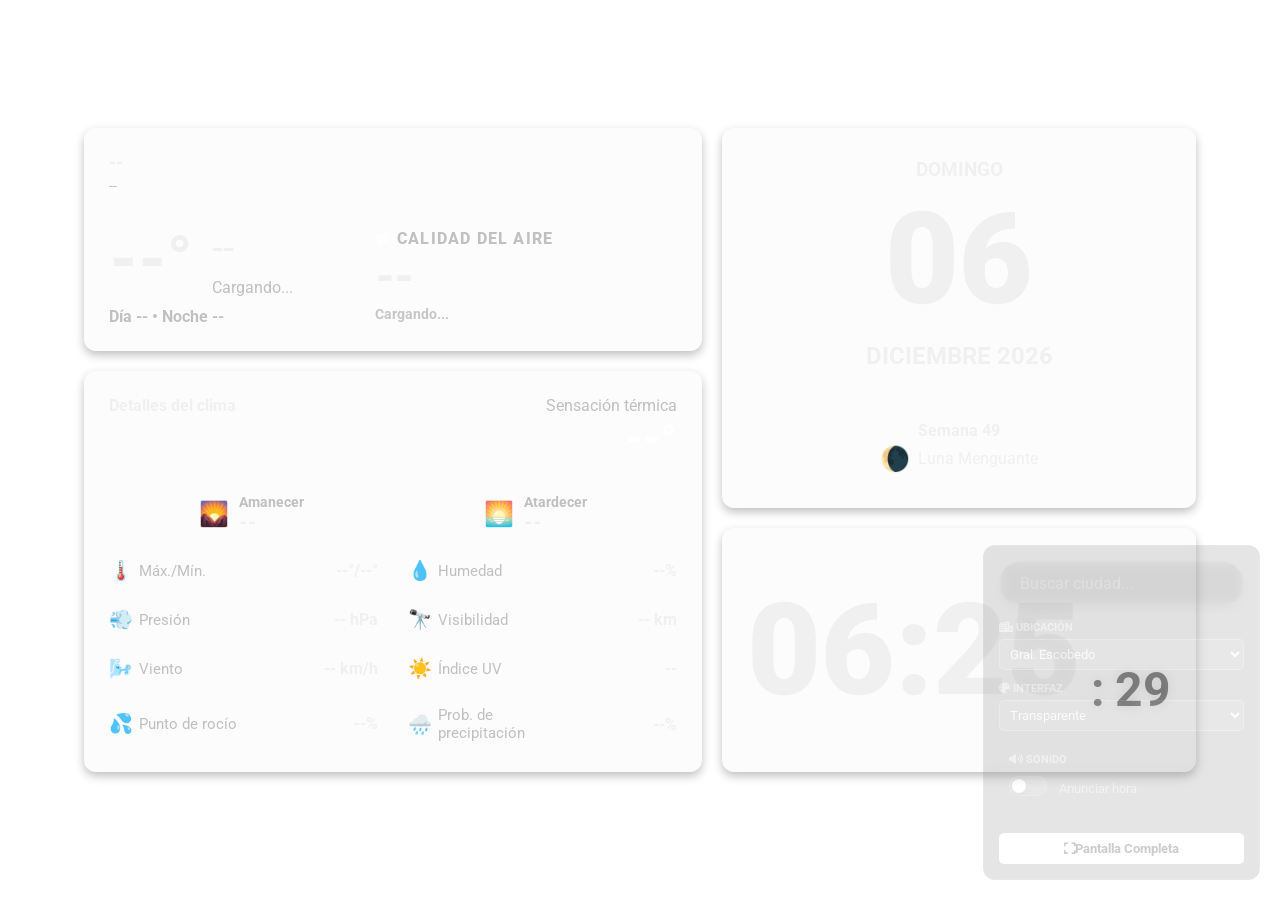
==== commit 3e241178: "Correción de código y vista para movil" ====
--- a/index.html
+++ b/index.html
@@ -160,6 +160,8 @@
                     <span class="separator">:</span>
                     <span id="current-seconds">00</span>
                 </div>
+
+                <div class="clock-date-mobile" id="clock-date-mobile">Prueba</div>
             </article>
         </section>
     </main>
@@ -201,8 +203,6 @@
                 </div>
             </div>
         </div>
-        </label>
-        </div>
 
         <button id="fullscreen-button" onclick="toggleFullscreen()" class="btn-fullscreen">
             <i class="fas fa-expand"></i>Pantalla Completa
--- a/css/style.css
+++ b/css/style.css
@@ -28,6 +28,13 @@
     --red-highlight: #fff;
     /*shadow: 12px 12px 12px rgba(0, 0, 0, 0.4);*/
     --shadow: 0 4px 10px rgba(0,0,0,0.25);
+    background-size: cover;
+    background-position: center;
+    background-attachment: fixed;
+}
+
+#clock-date-mobile {
+    display: none;
 }
 
 .theme-dark .date-box .calendar-info,
@@ -35,8 +42,7 @@
     border-top: 1px solid rgba(255, 255, 255, 0.3);
 }
 
-.theme-red-date #current-temp,
-.theme-red-date .sensation-temp-value .temp-value {
+.theme-red-date #current-temp {
     color: var(--text-color-primary);
 }
 .theme-red-date .sensation-temp-value .temp-value {
@@ -76,14 +82,6 @@
 }
 
 body::-webkit-scrollbar { display: none; }
-
-.theme-red-date {
-    
-    background-size: cover;
-    background-position: center;
-    background-attachment: fixed;
-}
-
 
 .container {
     width: 90%;
@@ -363,19 +361,6 @@
 background-image:none !important;
 }
 
-body.theme-dark,
-body.theme-light,
-body.theme-amoled,
-body.theme-amoled-pro{
-background-image:none !important;
-}
-
-body.theme-red-date {
-background-size: cover;
-background-position: center;
-background-attachment: fixed;
-}
-
 /* ====================================== */
 /* 6. Controles                           */
 /* ====================================== */
@@ -491,6 +476,158 @@
     .date-box { min-height: 300px; }
     .detail-value { width: 80px; }
 }
+
+@media (max-width: 1024px) and (orientation: landscape) {
+
+    /* ===== Reset general ===== */
+    body {
+        height: 100dvh;
+        overflow: hidden;
+    }
+
+    .container {
+        height: 100%;
+        display: flex;
+        flex-direction: column;
+        justify-content: space-between;
+        gap: 8px;
+        padding: 10px;
+        transform: none !important;
+    }
+
+    /* ===== Ocultar elementos ===== */
+    .weather-details-box,
+    .date-box {
+        display: none;
+    }
+
+    /* ===== Clima compacto ===== */
+    .weather-summary-box {
+        min-height: 0;
+        padding: 12px 16px;
+    }
+
+    .temp-row {
+        margin-bottom: 5px;
+    }
+
+    .update-time {
+        margin-bottom: 8px;
+    }
+
+    /* ===== AQI compacto ===== */
+    .weather-flex-container {
+        gap: 20px;
+        margin-top: 8px;
+    }
+
+    .aqi-container {
+        height: auto;
+        padding-left: 15px;
+    }
+
+    .aqi-value {
+        font-size: 2rem;
+    }
+
+    .aqi-desc {
+        font-size: 0.75rem;
+    }
+
+    /* ===== Hora protagonista ===== */
+    .time-box {
+        flex: 1;
+        min-height: 0;
+        padding: 10px;
+        display: flex;
+        align-items: center;
+        justify-content: center;
+        flex-direction: column;
+    }
+
+    #main-time,
+    #current-seconds,
+    .separator {
+        display: inline-block;
+        vertical-align: middle;
+    }
+
+    #current-seconds,
+    .separator {
+        transform: scale(1.3);
+        transform-origin: left center;
+    }
+
+    /* ===== Quitar cualquier scale en fullscreen ===== */
+    :fullscreen .container,
+    :-webkit-full-screen .container,
+    :-moz-full-screen .container,
+    body.fullscreen-mode .container {
+        transform: none !important;
+    }
+
+    /* ===== Safe area fix (móviles) ===== */
+    body {
+        padding-bottom: env(safe-area-inset-bottom);
+    }
+
+    #current-date-full {
+        display: block;
+        margin-top: 6px;
+        font-size: 0.9rem;
+        font-weight: 500;
+        color: var(--text-color-secondary);
+        text-align: center;
+        letter-spacing: 0.5px;
+        opacity: 0.9;
+    }
+
+    #clock-date-mobile {
+        display: block;
+        margin-top: 6px;
+        font-size: 0.9rem;
+        font-weight: 500;
+        color: var(--text-color-secondary);
+        text-align: center;
+        letter-spacing: 0.5px;
+        opacity: 0.9;
+    }
+
+    .weather-summary-box {
+        display: flex;
+        justify-content: center;   /* centra TODO verticalmente */
+        align-items: center;       /* centra TODO horizontalmente */
+        text-align: center;
+    }
+
+    .weather-flex-container {
+        display: flex;
+        flex-direction: row;       /* 🔥 se quedan lado a lado */
+        justify-content: center;   /* centra el grupo completo */
+        align-items: center;
+        gap: 40px;                 /* espacio entre clima y AQI */
+        width: auto;
+    }
+
+    .weather-main-info {
+        align-items: center;
+    }
+
+    .aqi-container {
+        align-items: center;
+        justify-content: center;
+        border-left: 1px solid rgba(255,255,255,0.15); /* opcional */
+        padding-left: 20px;
+        height: auto;
+    }
+
+    /* opcional para estilo limpio tipo reloj */
+    .location,
+    .update-time {
+        display: none;
+    }
+}
+
 
 @media (max-width: 600px) {
     .container { padding: 10px; }
@@ -664,7 +801,7 @@
 
 /* Clima más discreto */
 .theme-amoled-pro #current-temp {
-    color: #afafaF;
+    color: #afafaf;
 }
 
 .theme-amoled-pro .detail-row,
@@ -946,7 +1083,7 @@
 width:100%;
 height:100%;
 pointer-events:none;
-z-index:2;
+z-index:1;
 opacity:0;
 transition:opacity 1s ease;
 }
@@ -963,8 +1100,4 @@
 height:100%;
 z-index:-1;
 pointer-events:none;
-}
-
-#rain-canvas{
-z-index:1;
 }
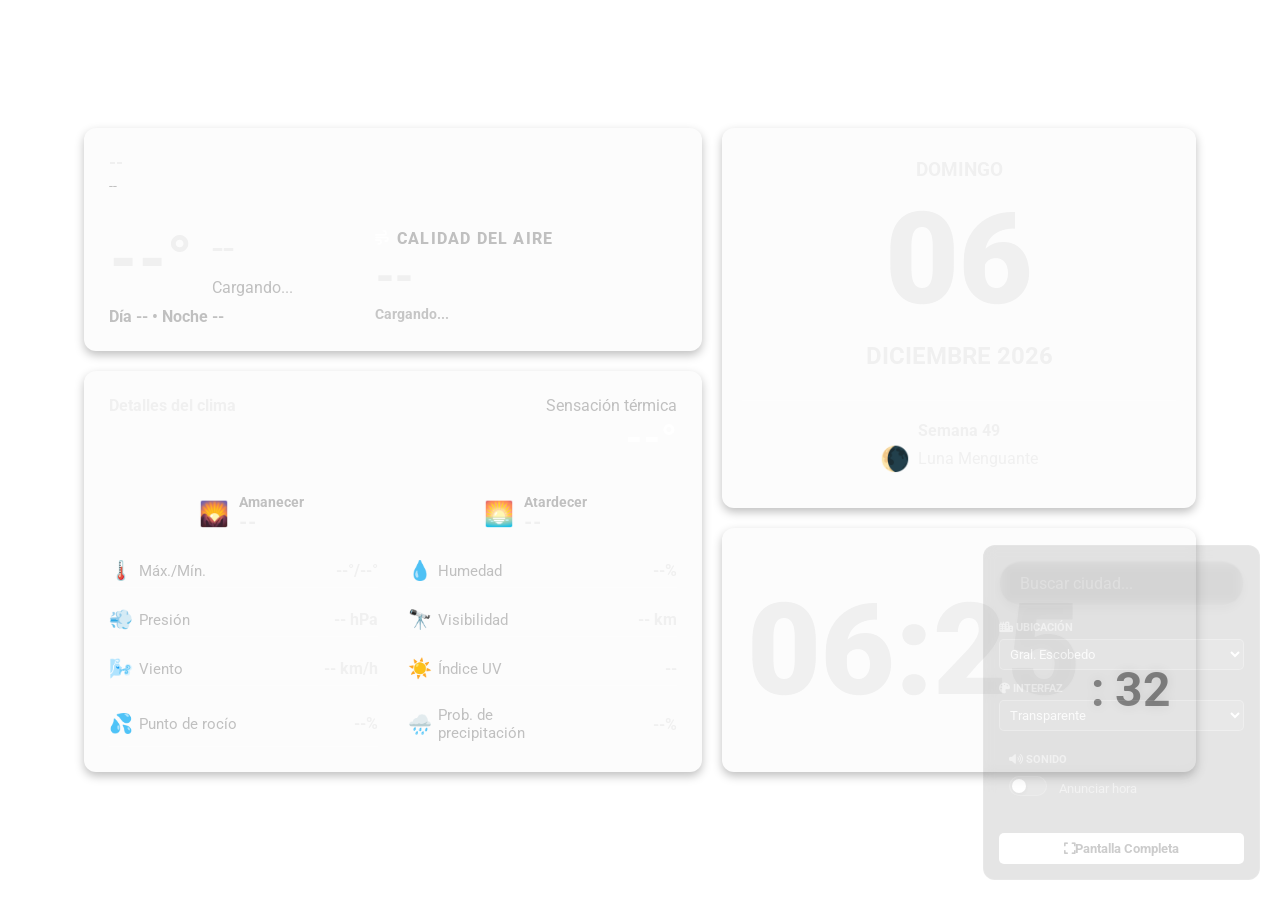
==== commit 6f2964d9: "Correción activacion audio" ====
--- a/index.html
+++ b/index.html
@@ -30,30 +30,30 @@
                 </div>
 
                 <div class="weather-flex-container">
-    
-    <div class="weather-main-info">
-        <div class="temp-row">
-            <div class="current-temp" id="current-temp">--°</div>
-            <div class="weather-icon-desc">
-                <div class="weather-icon">--</div>
-                <div id="weather-description">Cargando...</div>
-            </div>
-        </div>
-        <div class="temp-min-max">
-            Día <span id="temp-day">--</span> • Noche <span id="temp-night">--</span>
-        </div>
-    </div>
-
-<div class="aqi-container">
-    <div class="aqi-header">
-        <i id="aqi-icon-dynamic" class="fas fa-wind aqi-icon"></i>
-        <span class="aqi-label">CALIDAD DEL AIRE</span>
-    </div>
-    <div class="aqi-value" id="aqi-status">--</div>
-    <div class="aqi-desc" id="aqi-advice">Cargando...</div>
-</div>
-    
-</div>
+
+                    <div class="weather-main-info">
+                        <div class="temp-row">
+                            <div class="current-temp" id="current-temp">--°</div>
+                            <div class="weather-icon-desc">
+                                <div class="weather-icon">--</div>
+                                <div id="weather-description">Cargando...</div>
+                            </div>
+                        </div>
+                        <div class="temp-min-max">
+                            Día <span id="temp-day">--</span> • Noche <span id="temp-night">--</span>
+                        </div>
+                    </div>
+
+                    <div class="aqi-container">
+                        <div class="aqi-header">
+                            <i id="aqi-icon-dynamic" class="fas fa-wind aqi-icon"></i>
+                            <span class="aqi-label">CALIDAD DEL AIRE</span>
+                        </div>
+                        <div class="aqi-value" id="aqi-status">--</div>
+                        <div class="aqi-desc" id="aqi-advice">Cargando...</div>
+                    </div>
+
+                </div>
             </article>
 
             <a href="./detalles.html" class="widget-link">
@@ -208,8 +208,8 @@
             <i class="fas fa-expand"></i>Pantalla Completa
         </button>
     </aside>
-<canvas id="rain-canvas"></canvas>
-<canvas id="sky-canvas"></canvas>
+    <canvas id="rain-canvas"></canvas>
+    <canvas id="sky-canvas"></canvas>
     <script src="./js/script.js"></script>
     <script src="./js/wakeup.js"></script>
 </body>
--- a/css/style.css
+++ b/css/style.css
@@ -27,7 +27,7 @@
     --text-color-secondary: #c0c0c0;
     --red-highlight: #fff;
     /*shadow: 12px 12px 12px rgba(0, 0, 0, 0.4);*/
-    --shadow: 0 4px 10px rgba(0,0,0,0.25);
+    --shadow: 0 4px 10px rgba(0, 0, 0, 0.25);
     background-size: cover;
     background-position: center;
     background-attachment: fixed;
@@ -45,6 +45,7 @@
 .theme-red-date #current-temp {
     color: var(--text-color-primary);
 }
+
 .theme-red-date .sensation-temp-value .temp-value {
     color: var(--red-highlight);
 }
@@ -77,11 +78,17 @@
 
 
 
-body, .time-box, .weather-summary-box, .date-box, .weather-details-box {
+body,
+.time-box,
+.weather-summary-box,
+.date-box,
+.weather-details-box {
     transition: background-color 0.3s, color 0.3s;
 }
 
-body::-webkit-scrollbar { display: none; }
+body::-webkit-scrollbar {
+    display: none;
+}
 
 .container {
     width: 90%;
@@ -97,10 +104,19 @@
     gap: 20px;
 }
 
-.left-column { flex: 3; min-width: 500px; }
-.right-column { flex: 2; }
-
-.time-box, .weather-summary-box, .date-box, .weather-details-box {
+.left-column {
+    flex: 3;
+    min-width: 500px;
+}
+
+.right-column {
+    flex: 2;
+}
+
+.time-box,
+.weather-summary-box,
+.date-box,
+.weather-details-box {
     background-color: var(--box-background);
     border-radius: 12px;
     padding: 25px;
@@ -125,37 +141,45 @@
 
 #current-time {
     display: flex;
-    align-items: flex-end; 
-    gap: 10px; 
+    align-items: flex-end;
+    gap: 10px;
     font-weight: 900;
     line-height: 1;
     color: var(--text-color-primary);
     font-variant-numeric: tabular-nums;
 }
 
-#main-time { font-size: 8rem; font-weight: 900; }
-#current-seconds { font-size: 3rem; font-weight: 700; }
+#main-time {
+    font-size: 8rem;
+    font-weight: 900;
+}
+
+#current-seconds {
+    font-size: 3rem;
+    font-weight: 700;
+}
+
 .separator {
-    font-size: 3rem; 
+    font-size: 3rem;
     font-weight: 700;
     color: var(--text-color-primary);
     line-height: 1;
 }
 
-.update-toast{
+.update-toast {
     display: none;
-              position: fixed;
-              bottom: 20px;
-              left: 50%;
-              transform: translateX(-50%);
-              background: rgba(0, 0, 0, 0.7);
-              color: white;
-              padding: 10px 20px;
-              border-radius: 20px;
-              font-size: 0.9em;
-              z-index: 1000;
-              border: 1px solid rgba(255, 255, 255, 0.2);
-              backdrop-filter: blur(5px);
+    position: fixed;
+    bottom: 20px;
+    left: 50%;
+    transform: translateX(-50%);
+    background: rgba(0, 0, 0, 0.7);
+    color: white;
+    padding: 10px 20px;
+    border-radius: 20px;
+    font-size: 0.9em;
+    z-index: 1000;
+    border: 1px solid rgba(255, 255, 255, 0.2);
+    backdrop-filter: blur(5px);
 }
 
 /* ====================================== */
@@ -169,14 +193,57 @@
     justify-content: space-between;
 }
 
-.location { font-size: 1.1rem; font-weight: 700; color: var(--text-color-primary); margin-bottom: 5px; }
-.update-time { font-size: 0.9rem; color: var(--text-color-secondary); margin-bottom: 15px; }
-.temp-row { display: flex; align-items: center; gap: 20px; margin-bottom: 10px; }
-#current-temp { font-size: 4rem; font-weight: 900; line-height: 1; color: var(--text-color-primary); }
-.weather-icon-desc { display: flex; flex-direction: column; justify-content: center; line-height: 1.2; }
-.weather-icon { font-size: 2.5rem; margin-bottom: 5px; color: var(--text-color-primary); }
-#weather-description { font-size: 1rem; font-weight: 400; color: var(--text-color-secondary); }
-.temp-min-max { font-size: 1rem; font-weight: 700; color: var(--text-color-secondary); }
+.location {
+    font-size: 1.1rem;
+    font-weight: 700;
+    color: var(--text-color-primary);
+    margin-bottom: 5px;
+}
+
+.update-time {
+    font-size: 0.9rem;
+    color: var(--text-color-secondary);
+    margin-bottom: 15px;
+}
+
+.temp-row {
+    display: flex;
+    align-items: center;
+    gap: 20px;
+    margin-bottom: 10px;
+}
+
+#current-temp {
+    font-size: 4rem;
+    font-weight: 900;
+    line-height: 1;
+    color: var(--text-color-primary);
+}
+
+.weather-icon-desc {
+    display: flex;
+    flex-direction: column;
+    justify-content: center;
+    line-height: 1.2;
+}
+
+.weather-icon {
+    font-size: 2.5rem;
+    margin-bottom: 5px;
+    color: var(--text-color-primary);
+}
+
+#weather-description {
+    font-size: 1rem;
+    font-weight: 400;
+    color: var(--text-color-secondary);
+}
+
+.temp-min-max {
+    font-size: 1rem;
+    font-weight: 700;
+    color: var(--text-color-secondary);
+}
 
 /* ====================================== */
 /* 4. Caja de Fecha y Calendario          */
@@ -193,21 +260,70 @@
     min-height: 380px;
 }
 
-a { text-decoration: none; color: inherit; }
-#day-name { text-transform: uppercase; font-size: 1.2rem; font-weight: 700; margin-bottom: 5px; }
-#date-number { font-size: 8rem; font-weight: 900; line-height: 1; font-variant-numeric: tabular-nums; }
-#month-year { font-size: 1.5rem; font-weight: bold; margin-top: 10px; margin-bottom: 20px; }
-.calendar-info { width: 100%; padding-top: 15px; font-size: 1rem; font-weight: 400; }
-.calendar-info div { margin: 5px 0; }
-#week-info {font-weight: 700; text-align: center;}
-#moon-phase { display: flex; align-items: center; justify-content: center; gap: 8px; font-weight: 400; }
-#moon-icon { font-size: 1.5rem; }
+a {
+    text-decoration: none;
+    color: inherit;
+}
+
+#day-name {
+    text-transform: uppercase;
+    font-size: 1.2rem;
+    font-weight: 700;
+    margin-bottom: 5px;
+}
+
+#date-number {
+    font-size: 8rem;
+    font-weight: 900;
+    line-height: 1;
+    font-variant-numeric: tabular-nums;
+}
+
+#month-year {
+    font-size: 1.5rem;
+    font-weight: bold;
+    margin-top: 10px;
+    margin-bottom: 20px;
+}
+
+.calendar-info {
+    width: 100%;
+    padding-top: 15px;
+    font-size: 1rem;
+    font-weight: 400;
+}
+
+.calendar-info div {
+    margin: 5px 0;
+}
+
+#week-info {
+    font-weight: 700;
+    text-align: center;
+}
+
+#moon-phase {
+    display: flex;
+    align-items: center;
+    justify-content: center;
+    gap: 8px;
+    font-weight: 400;
+}
+
+#moon-icon {
+    font-size: 1.5rem;
+}
 
 /* ====================================== */
 /* 5. Caja de Detalles del Clima          */
 /* ====================================== */
 
-.weather-details-box { display: flex; flex-direction: column; align-self: stretch; }
+.weather-details-box {
+    display: flex;
+    flex-direction: column;
+    align-self: stretch;
+}
+
 .sensation-row {
     display: flex;
     justify-content: space-between;
@@ -216,23 +332,111 @@
     padding-bottom: 15px;
     border-bottom: 1px solid var(--background-color);
 }
-.sensation-label { font-size: 1rem; font-weight: 700; color: var(--text-color-primary); }
-.sensation-temp-value { text-align: right; font-size: 1rem; color: var(--text-color-secondary); line-height: 1.2; }
-.sensation-temp-value .temp-value { font-size: 2.5rem; font-weight: 900; color: var(--red-highlight); }
-.sun-times-container { width: 100%; display: flex; justify-content: space-around; margin-bottom: 20px; }
-.sun-times { display: flex; align-items: center; gap: 10px; font-weight: 700; font-size: 1.1rem; color: var(--text-color-secondary); }
-.sun-icon { font-size: 1.5rem; line-height: 1; }
-.sun-value { display: flex; flex-direction: column; align-items: flex-start; font-size: 0.9rem; }
-.sun-value span { font-size: 1.2rem; font-weight: 900; color: var(--text-color-primary); }
-
-.details-grid { display: grid; grid-template-columns: 1fr 1fr; gap: 15px 30px; }
-.detail-row { display: flex; align-items: center; padding: 5px 0; border-bottom: 1px solid rgba(255, 255, 255, 0.1); }
-.detail-row:nth-last-child(-n + 2) { border-bottom: none; }
-.detail-icon { font-size: 1.2rem; margin-right: 10px; width: 20px; text-align: center; color: var(--text-color-secondary); }
-.detail-label { font-size: 0.95rem; font-weight: 400; color: var(--text-color-secondary); flex-grow: 1; text-align: left; margin-right: 5px; }
-.detail-value { font-size: 1rem; font-weight: 700; color: var(--text-color-primary); text-align: right; width: 100px; font-variant-numeric: tabular-nums; }
-#moon-phase-detail { text-align: center; width: 100%; }
-.letter-min{ font-size: 0.6rem; }
+
+.sensation-label {
+    font-size: 1rem;
+    font-weight: 700;
+    color: var(--text-color-primary);
+}
+
+.sensation-temp-value {
+    text-align: right;
+    font-size: 1rem;
+    color: var(--text-color-secondary);
+    line-height: 1.2;
+}
+
+.sensation-temp-value .temp-value {
+    font-size: 2.5rem;
+    font-weight: 900;
+    color: var(--red-highlight);
+}
+
+.sun-times-container {
+    width: 100%;
+    display: flex;
+    justify-content: space-around;
+    margin-bottom: 20px;
+}
+
+.sun-times {
+    display: flex;
+    align-items: center;
+    gap: 10px;
+    font-weight: 700;
+    font-size: 1.1rem;
+    color: var(--text-color-secondary);
+}
+
+.sun-icon {
+    font-size: 1.5rem;
+    line-height: 1;
+}
+
+.sun-value {
+    display: flex;
+    flex-direction: column;
+    align-items: flex-start;
+    font-size: 0.9rem;
+}
+
+.sun-value span {
+    font-size: 1.2rem;
+    font-weight: 900;
+    color: var(--text-color-primary);
+}
+
+.details-grid {
+    display: grid;
+    grid-template-columns: 1fr 1fr;
+    gap: 15px 30px;
+}
+
+.detail-row {
+    display: flex;
+    align-items: center;
+    padding: 5px 0;
+    border-bottom: 1px solid rgba(255, 255, 255, 0.1);
+}
+
+.detail-row:nth-last-child(-n + 2) {
+    border-bottom: none;
+}
+
+.detail-icon {
+    font-size: 1.2rem;
+    margin-right: 10px;
+    width: 20px;
+    text-align: center;
+    color: var(--text-color-secondary);
+}
+
+.detail-label {
+    font-size: 0.95rem;
+    font-weight: 400;
+    color: var(--text-color-secondary);
+    flex-grow: 1;
+    text-align: left;
+    margin-right: 5px;
+}
+
+.detail-value {
+    font-size: 1rem;
+    font-weight: 700;
+    color: var(--text-color-primary);
+    text-align: right;
+    width: 100px;
+    font-variant-numeric: tabular-nums;
+}
+
+#moon-phase-detail {
+    text-align: center;
+    width: 100%;
+}
+
+.letter-min {
+    font-size: 0.6rem;
+}
 
 /* ====================================== */
 /* 6. Calidad del Aire (Ajustado)         */
@@ -241,9 +445,11 @@
 /* Contenedor principal: Centrado vertical y alineación proporcional */
 .weather-flex-container {
     display: flex;
-    align-items: center;      /* Centrado vertical real entre Clima y AQI */
-    justify-content: flex-start; 
-    gap: 50px;                /* Espacio proporcional para moverlo a la derecha */
+    align-items: center;
+    /* Centrado vertical real entre Clima y AQI */
+    justify-content: flex-start;
+    gap: 50px;
+    /* Espacio proporcional para moverlo a la derecha */
     margin-top: 15px;
     width: 100%;
 }
@@ -262,11 +468,14 @@
     min-width: 0;
     display: flex;
     flex-direction: column;
-    justify-content: center;  
-    align-items: flex-start;  
-    border-left: 2px solid rgba(255, 255, 255, 0.15); /* Línea adaptativa */
-    padding-left: 30px;       /* Desplazamiento visual a la derecha */
-    height: 100px;            /* Altura para match con el bloque de temperatura */
+    justify-content: center;
+    align-items: flex-start;
+    border-left: 2px solid rgba(255, 255, 255, 0.15);
+    /* Línea adaptativa */
+    padding-left: 30px;
+    /* Desplazamiento visual a la derecha */
+    height: 100px;
+    /* Altura para match con el bloque de temperatura */
 }
 
 /* Encabezado con Icono */
@@ -279,7 +488,8 @@
 
 .aqi-icon {
     font-size: 0.9rem;
-    color: var(--red-highlight); /* Sigue el color de destaque de tus temas */
+    color: var(--red-highlight);
+    /* Sigue el color de destaque de tus temas */
     opacity: 0.9;
 }
 
@@ -294,22 +504,26 @@
 /* Valor Numérico Principal */
 
 .aqi-value {
-    font-size: 2.8rem; /* Tamaño grande para "Buena" */
+    font-size: 2.8rem;
+    /* Tamaño grande para "Buena" */
     font-weight: 900;
     line-height: 1;
     margin: 5px 0;
-    letter-spacing: -1px; /* Look más moderno */
+    letter-spacing: -1px;
+    /* Look más moderno */
     color: var(--text-color-primary);
 }
+
 /* Descripción (Buena, Mala, etc.) */
 .aqi-desc {
-    font-size: 0.85rem; /* Texto de salud más pequeño y discreto */
+    font-size: 0.85rem;
+    /* Texto de salud más pequeño y discreto */
     font-weight: 700;
     margin-top: 2px;
     opacity: 0.9;
     color: var(--text-color-secondary);
     overflow-wrap: break-word;
-    
+
 }
 
 /* Ajustes para Temas AMOLED (Mejora de contraste) */
@@ -319,37 +533,46 @@
 }
 
 .theme-amoled-pro .aqi-value {
-    color: #afafaf; /* Match con el gris pro de tu tema */
+    color: #afafaf;
+    /* Match con el gris pro de tu tema */
 }
 
 @media (max-width: 600px) {
+
     /* Permitimos que los elementos se apilen uno debajo de otro */
     .weather-flex-container {
-        flex-direction: column; 
-        align-items: flex-start; /* Alineado a la izquierda como el resto */
-        gap: 20px; /* Reducimos el espacio entre bloques */
+        flex-direction: column;
+        align-items: flex-start;
+        /* Alineado a la izquierda como el resto */
+        gap: 20px;
+        /* Reducimos el espacio entre bloques */
         margin-top: 15px;
     }
 
     /* Quitamos la línea vertical y el padding lateral en móviles */
     .aqi-container {
-        border-left: none; /* Quitamos la línea para que no se vea rara */
-        border-top: 1px solid rgba(255, 255, 255, 0.1); /* Opcional: una línea horizontal sutil */
-        padding-left: 0; 
+        border-left: none;
+        /* Quitamos la línea para que no se vea rara */
+        border-top: 1px solid rgba(255, 255, 255, 0.1);
+        /* Opcional: una línea horizontal sutil */
+        padding-left: 0;
         padding-top: 15px;
-        height: auto; /* Que crezca según el contenido */
-        width: 100%; /* Que ocupe todo el ancho disponible */
+        height: auto;
+        /* Que crezca según el contenido */
+        width: 100%;
+        /* Que ocupe todo el ancho disponible */
     }
 
     /* Ajustamos el tamaño de la letra para que no sea gigante en el cel */
     .aqi-value {
-        font-size: 2.2rem; 
+        font-size: 2.2rem;
         margin: 2px 0;
     }
 
     .aqi-desc {
         font-size: 0.9rem;
-        max-width: 100%; /* Para que el texto de salud no se corte */
+        max-width: 100%;
+        /* Para que el texto de salud no se corte */
     }
 }
 
@@ -357,8 +580,8 @@
 body.theme-dark,
 body.theme-light,
 body.theme-amoled,
-body.theme-amoled-pro{
-background-image:none !important;
+body.theme-amoled-pro {
+    background-image: none !important;
 }
 
 /* ====================================== */
@@ -425,7 +648,9 @@
     margin-top: 5px;
 }
 
-.btn-fullscreen:hover { background: #eee; }
+.btn-fullscreen:hover {
+    background: #eee;
+}
 
 /* ====================================== */
 /* 7. Fullscreen y Responsive             */
@@ -454,7 +679,8 @@
 body.fullscreen-mode {
     width: 100vw;
     height: 100vh;
-    overflow: hidden !important; /* Quita la barra de desplazamiento */
+    overflow: hidden !important;
+    /* Quita la barra de desplazamiento */
     display: flex;
     justify-content: center;
     align-items: center;
@@ -465,16 +691,46 @@
     transform-origin: center center;
 }
 
-:fullscreen .dashboard-controls { display: none; }
+:fullscreen .dashboard-controls {
+    display: none;
+}
 
 @media (max-width: 1024px) {
-    .container { width: 95%; padding: 15px; flex-direction: column; }
-    .left-column, .right-column { flex: 1 1 100%; min-width: unset; }
-    #main-time, #current-seconds, .separator, #date-number { font-size: 6rem; }
-    #current-seconds, .separator { font-size: 2.5rem; }
-    #month-year { font-size: 1.2rem; }
-    .date-box { min-height: 300px; }
-    .detail-value { width: 80px; }
+    .container {
+        width: 95%;
+        padding: 15px;
+        flex-direction: column;
+    }
+
+    .left-column,
+    .right-column {
+        flex: 1 1 100%;
+        min-width: unset;
+    }
+
+    #main-time,
+    #current-seconds,
+    .separator,
+    #date-number {
+        font-size: 6rem;
+    }
+
+    #current-seconds,
+    .separator {
+        font-size: 2.5rem;
+    }
+
+    #month-year {
+        font-size: 1.2rem;
+    }
+
+    .date-box {
+        min-height: 300px;
+    }
+
+    .detail-value {
+        width: 80px;
+    }
 }
 
 @media (max-width: 1024px) and (orientation: landscape) {
@@ -595,17 +851,22 @@
 
     .weather-summary-box {
         display: flex;
-        justify-content: center;   /* centra TODO verticalmente */
-        align-items: center;       /* centra TODO horizontalmente */
+        justify-content: center;
+        /* centra TODO verticalmente */
+        align-items: center;
+        /* centra TODO horizontalmente */
         text-align: center;
     }
 
     .weather-flex-container {
         display: flex;
-        flex-direction: row;       /* 🔥 se quedan lado a lado */
-        justify-content: center;   /* centra el grupo completo */
+        flex-direction: row;
+        /* 🔥 se quedan lado a lado */
+        justify-content: center;
+        /* centra el grupo completo */
         align-items: center;
-        gap: 40px;                 /* espacio entre clima y AQI */
+        gap: 40px;
+        /* espacio entre clima y AQI */
         width: auto;
     }
 
@@ -616,7 +877,8 @@
     .aqi-container {
         align-items: center;
         justify-content: center;
-        border-left: 1px solid rgba(255,255,255,0.15); /* opcional */
+        border-left: 1px solid rgba(255, 255, 255, 0.15);
+        /* opcional */
         padding-left: 20px;
         height: auto;
     }
@@ -630,27 +892,79 @@
 
 
 @media (max-width: 600px) {
-    .container { padding: 10px; }
-    #main-time { font-size: 4rem; }
-    #current-seconds, .separator { font-size: 1.8rem; }
-    #current-temp { font-size: 3rem; }
-    .weather-icon { font-size: 2rem; }
-    #date-number { font-size: 4rem; }
-    #month-year { font-size: 1rem; }
-    .details-grid { grid-template-columns: 1fr; gap: 0; }
-    .details-grid .detail-row { padding: 10px 0; border-bottom: 1px solid rgba(255, 255, 255, 0.1); }
-    .details-grid .detail-row:last-child { border-bottom: none; }
-    body { display: block; }
-    .container { margin-bottom: 80px; }
+    .container {
+        padding: 10px;
+    }
+
+    #main-time {
+        font-size: 4rem;
+    }
+
+    #current-seconds,
+    .separator {
+        font-size: 1.8rem;
+    }
+
+    #current-temp {
+        font-size: 3rem;
+    }
+
+    .weather-icon {
+        font-size: 2rem;
+    }
+
+    #date-number {
+        font-size: 4rem;
+    }
+
+    #month-year {
+        font-size: 1rem;
+    }
+
+    .details-grid {
+        grid-template-columns: 1fr;
+        gap: 0;
+    }
+
+    .details-grid .detail-row {
+        padding: 10px 0;
+        border-bottom: 1px solid rgba(255, 255, 255, 0.1);
+    }
+
+    .details-grid .detail-row:last-child {
+        border-bottom: none;
+    }
+
+    body {
+        display: block;
+    }
+
+    .container {
+        margin-bottom: 80px;
+    }
 }
 
 .theme-red-date #current-seconds,
-.theme-red-date .separator { color: #7b7b7b; }
-
-.flash-cache { animation: flash-green 1s ease-out; }
+.theme-red-date .separator {
+    color: #7b7b7b;
+}
+
+.flash-cache {
+    animation: flash-green 1s ease-out;
+}
+
 @keyframes flash-green {
-    0% { color: #2ecc71; font-weight: bold; transform: scale(1.05); }
-    100% { color: inherit; font-weight: normal; transform: scale(1); }
+    0% {
+        color: #2ecc71;
+        font-weight: bold;
+        transform: scale(1.05);
+    }
+
+    100% {
+        color: inherit;
+        font-weight: normal;
+        transform: scale(1);
+    }
 }
 
 /* ====================================== */
@@ -696,7 +1010,7 @@
     box-shadow: var(--shadow);
     max-height: 280px;
     overflow-y: auto;
-    display: none; 
+    display: none;
 }
 
 .result-item {
@@ -718,14 +1032,14 @@
     color: white;
 }
 
-.result-item .region-name, 
-.result-item .country-info, 
+.result-item .region-name,
+.result-item .country-info,
 .result-item .region-state {
     font-size: 0.8rem;
     color: #ccc;
 }
 
-.result-item:hover, 
+.result-item:hover,
 .result-item-active {
     background-color: rgba(255, 255, 255, 0.1) !important;
     cursor: pointer;
@@ -806,7 +1120,7 @@
 
 .theme-amoled-pro .detail-row,
 .theme-amoled-pro .sensation-row {
-    border-bottom: 1px solid rgba(255,255,255,0.04);
+    border-bottom: 1px solid rgba(255, 255, 255, 0.04);
 }
 
 /* Quitamos bordes innecesarios */
@@ -817,23 +1131,40 @@
 /* Controles muy discretos */
 .theme-amoled-pro .dashboard-controls {
     background: rgba(0, 0, 0, 0.85);
-    border: 1px solid rgba(255,255,255,0.04);
+    border: 1px solid rgba(255, 255, 255, 0.04);
 }
 
 /* Buscador */
 .theme-amoled-pro #city-input {
     background: #000000;
-    border: 1px solid rgba(255,255,255,0.08);
+    border: 1px solid rgba(255, 255, 255, 0.08);
     box-shadow: none;
 }
 
 @keyframes oled-pro-shift {
-    0% { transform: translate(0px, 0px); }
-    20% { transform: translate(1px, 0px); }
-    40% { transform: translate(1px, 1px); }
-    60% { transform: translate(0px, 1px); }
-    80% { transform: translate(-1px, 0px); }
-    100% { transform: translate(0px, 0px); }
+    0% {
+        transform: translate(0px, 0px);
+    }
+
+    20% {
+        transform: translate(1px, 0px);
+    }
+
+    40% {
+        transform: translate(1px, 1px);
+    }
+
+    60% {
+        transform: translate(0px, 1px);
+    }
+
+    80% {
+        transform: translate(-1px, 0px);
+    }
+
+    100% {
+        transform: translate(0px, 0px);
+    }
 }
 
 .theme-amoled-pro .container {
@@ -851,7 +1182,8 @@
     display: inline-block;
     width: 38px;
     height: 20px;
-    flex-shrink: 0; /* Evita que se deforme */
+    flex-shrink: 0;
+    /* Evita que se deforme */
 }
 
 /* Ocultar el checkbox original */
@@ -886,17 +1218,17 @@
     background-color: white;
     transition: .4s;
     border-radius: 50%;
-    box-shadow: 0 2px 4px rgba(0,0,0,0.2);
+    box-shadow: 0 2px 4px rgba(0, 0, 0, 0.2);
 }
 
 /* Color cuando está activo (usa tu variable de resaltado) */
-input:checked + .slider {
+input:checked+.slider {
     background-color: var(--red-highlight);
     border-color: var(--red-highlight);
 }
 
 /* Movimiento de la bolita al activarse */
-input:checked + .slider:before {
+input:checked+.slider:before {
     transform: translateX(18px);
 }
 
@@ -906,7 +1238,7 @@
     border: 1px solid #444;
 }
 
-.theme-amoled-pro input:checked + .slider {
+.theme-amoled-pro input:checked+.slider {
     background-color: #555;
 }
 
@@ -935,9 +1267,9 @@
 /* Pestañas estilo Google */
 .tab-buttons {
     display: flex;
-    gap: 25px; 
+    gap: 25px;
     margin-bottom: 20px;
-    border-bottom: 1px solid rgba(255, 255, 255, 0.1); 
+    border-bottom: 1px solid rgba(255, 255, 255, 0.1);
     padding-left: 5px;
 }
 
@@ -953,7 +1285,9 @@
     transition: color 0.3s ease;
 }
 
-.tab-btn.active { color: var(--text-color-primary); }
+.tab-btn.active {
+    color: var(--text-color-primary);
+}
 
 .tab-btn.active::after {
     content: "";
@@ -987,7 +1321,8 @@
 
 /* Personalización de la barra de desplazamiento (Scrollbar Discreta) */
 .hourly-container::-webkit-scrollbar {
-    height: 5px; /* Barra delgada */
+    height: 5px;
+    /* Barra delgada */
 }
 
 .hourly-container::-webkit-scrollbar-track {
@@ -995,7 +1330,8 @@
 }
 
 .hourly-container::-webkit-scrollbar-thumb {
-    background: rgba(255, 255, 255, 0.2); /* Color minimalista */
+    background: rgba(255, 255, 255, 0.2);
+    /* Color minimalista */
     border-radius: 10px;
 }
 
@@ -1005,7 +1341,8 @@
 
 /* Items individuales (Celdas de la barra) */
 .hourly-item {
-    flex: 0 0 90px; /* Evita que se encojan y mantiene el scroll */
+    flex: 0 0 90px;
+    /* Evita que se encojan y mantiene el scroll */
     min-width: 90px;
     text-align: center;
     padding: 10px 5px;
@@ -1051,53 +1388,53 @@
 }
 
 #main-time,
-#current-seconds{
-transition: transform 0.15s ease, opacity 0.15s ease;
-}
-
-.temp-bar{
-width:100%;
-height:6px;
-background:rgba(255,255,255,0.15);
-border-radius:10px;
-position:relative;
-margin-top:10px;
-}
-
-.temp-current{
-width:12px;
-height:12px;
-background:white;
-border-radius:50%;
-position:absolute;
-top:-3px;
-left:50%;
-transform:translateX(-50%);
-box-shadow:0 0 4px rgba(0,0,0,0.4);
-}
-
-#rain-canvas{
-position:fixed;
-top:0;
-left:0;
-width:100%;
-height:100%;
-pointer-events:none;
-z-index:1;
-opacity:0;
-transition:opacity 1s ease;
-}
-
-.rain-active #rain-canvas{
-opacity:1;
-}
-
-#sky-canvas{
-position:fixed;
-top:0;
-left:0;
-width:100%;
-height:100%;
-z-index:-1;
-pointer-events:none;
+#current-seconds {
+    transition: transform 0.15s ease, opacity 0.15s ease;
+}
+
+.temp-bar {
+    width: 100%;
+    height: 6px;
+    background: rgba(255, 255, 255, 0.15);
+    border-radius: 10px;
+    position: relative;
+    margin-top: 10px;
+}
+
+.temp-current {
+    width: 12px;
+    height: 12px;
+    background: white;
+    border-radius: 50%;
+    position: absolute;
+    top: -3px;
+    left: 50%;
+    transform: translateX(-50%);
+    box-shadow: 0 0 4px rgba(0, 0, 0, 0.4);
+}
+
+#rain-canvas {
+    position: fixed;
+    top: 0;
+    left: 0;
+    width: 100%;
+    height: 100%;
+    pointer-events: none;
+    z-index: 1;
+    opacity: 0;
+    transition: opacity 1s ease;
+}
+
+.rain-active #rain-canvas {
+    opacity: 1;
+}
+
+#sky-canvas {
+    position: fixed;
+    top: 0;
+    left: 0;
+    width: 100%;
+    height: 100%;
+    z-index: -1;
+    pointer-events: none;
 }
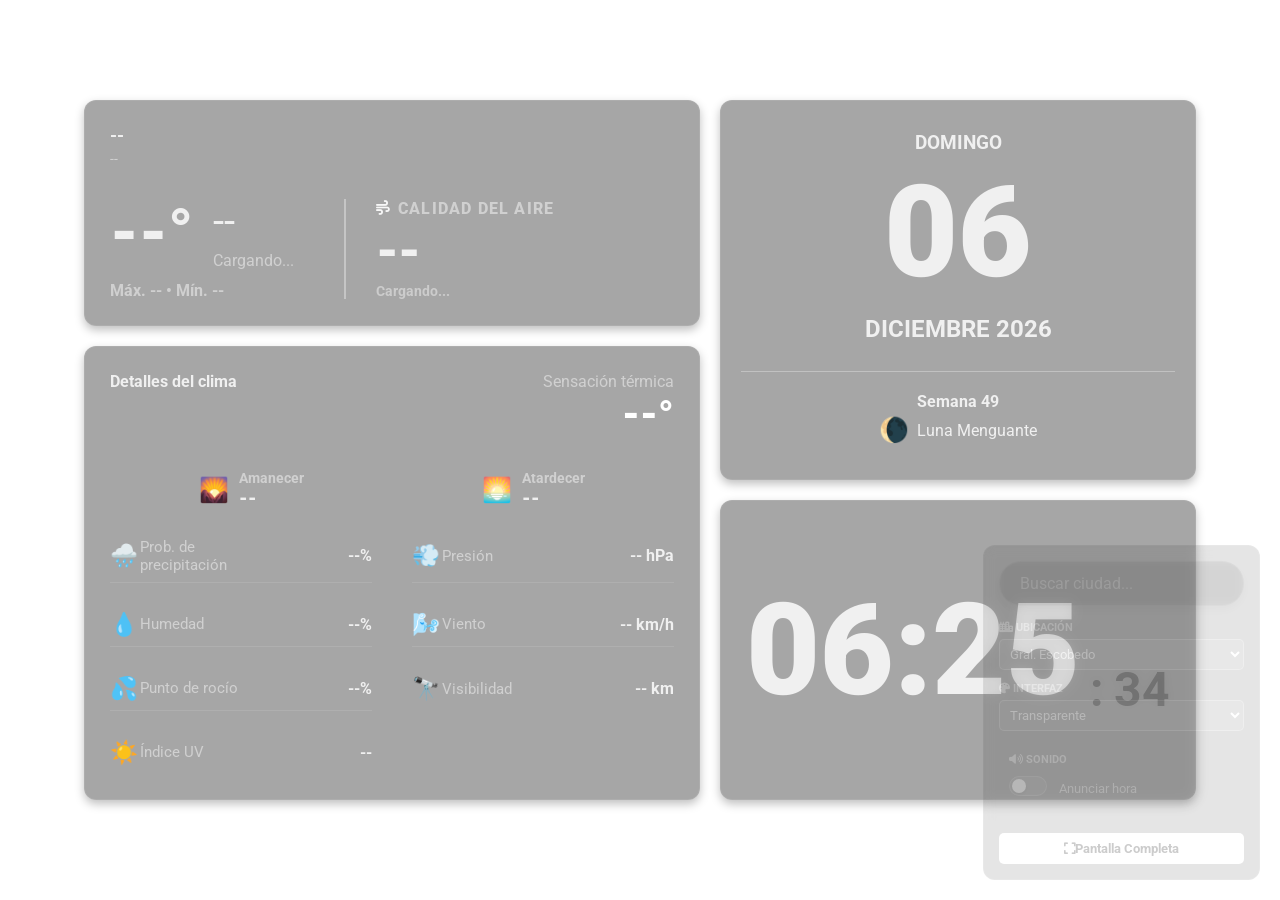
==== commit cbe022cc: "Correción  cambio de fuente y colores" ====
--- a/index.html
+++ b/index.html
@@ -40,7 +40,7 @@
                             </div>
                         </div>
                         <div class="temp-min-max">
-                            Día <span id="temp-day">--</span> • Noche <span id="temp-night">--</span>
+                            Máx. <span id="temp-day">--</span> • Mín. <span id="temp-night">--</span>
                         </div>
                     </div>
 
@@ -85,9 +85,14 @@
 
                     <div class="details-grid">
                         <div class="detail-row">
-                            <span class="detail-icon">🌡️</span>
-                            <span class="detail-label">Máx./Mín.</span>
-                            <span class="detail-value" id="max-min-detail">--°/--°</span>
+                            <span class="detail-icon">🌧️</span>
+                            <span class="detail-label">Prob. de precipitación</span>
+                            <span class="detail-value" id="rain-probability">--%</span>
+                        </div>
+                        <div class="detail-row">
+                            <span class="detail-icon">💨</span>
+                            <span class="detail-label">Presión</span>
+                            <span class="detail-value" id="pressure">-- hPa</span>
                         </div>
                         <div class="detail-row">
                             <span class="detail-icon">💧</span>
@@ -95,39 +100,26 @@
                             <span class="detail-value" id="humidity">--%</span>
                         </div>
                         <div class="detail-row">
-                            <span class="detail-icon">💨</span>
-                            <span class="detail-label">Presión</span>
-                            <span class="detail-value" id="pressure">-- hPa</span>
-                        </div>
+                            <span class="detail-icon">🌬️</span>
+                            <span class="detail-label">Viento</span>
+                            <span class="detail-value" id="wind-speed">-- km/h</span>
+                        </div>
+                        <div class="detail-row">
+                            <span class="detail-icon">💦</span>
+                            <span class="detail-label">Punto de rocío</span>
+                            <span class="detail-value" id="dew-point">--%</span>
+                        </div>
+                        
                         <div class="detail-row">
                             <span class="detail-icon">🔭</span>
                             <span class="detail-label">Visibilidad</span>
                             <span class="detail-value" id="visibility">-- km</span>
                         </div>
-                        <div class="detail-row">
-                            <span class="detail-icon">🌬️</span>
-                            <span class="detail-label">Viento</span>
-                            <span class="detail-value" id="wind-speed">-- km/h</span>
-                        </div>
+                        
                         <div class="detail-row">
                             <span class="detail-icon">☀️</span>
                             <span class="detail-label">Índice UV</span>
                             <span class="detail-value" id="uv-index">--</span>
-                        </div>
-                        <div class="detail-row">
-                            <span class="detail-icon">💦</span>
-                            <span class="detail-label">Punto de rocío</span>
-                            <span class="detail-value" id="dew-point">--%</span>
-                        </div>
-                        <div class="detail-row">
-                            <span class="detail-icon">🌧️</span>
-                            <span class="detail-label">Prob. de precipitación</span>
-                            <span class="detail-value" id="rain-probability">--%</span>
-                        </div>
-                        <div class="detail-row" style="display: none">
-                            <span class="detail-icon">🌕</span>
-                            <span class="detail-label">Fase lunar</span>
-                            <span class="detail-value letter-min" id="moon-phase-detail">--</span>
                         </div>
                     </div>
                 </article>
--- a/css/style.css
+++ b/css/style.css
@@ -22,15 +22,24 @@
 
 .theme-red-date {
     --background-color: transparent;
-    --box-background: rgba(108, 108, 108, 0.02);
+    --box-background: rgba(0, 0, 0, 0.35);
+    /*--box-background: rgba(108, 108, 108, 0.02);*/
     --text-color-primary: #f0f0f0;
-    --text-color-secondary: #c0c0c0;
+    /*--text-color-secondary: #c0c0c0;*/
+    --text-color-secondary: #d0d0d0; /* antes #c0c0c0 */
     --red-highlight: #fff;
     /*shadow: 12px 12px 12px rgba(0, 0, 0, 0.4);*/
     --shadow: 0 4px 10px rgba(0, 0, 0, 0.25);
     background-size: cover;
     background-position: center;
     background-attachment: fixed;
+}
+
+.time-box,
+.weather-summary-box,
+.date-box,
+.weather-details-box {
+    border: 1px solid rgba(255,255,255,0.08);
 }
 
 #clock-date-mobile {
@@ -389,13 +398,15 @@
 .details-grid {
     display: grid;
     grid-template-columns: 1fr 1fr;
-    gap: 15px 30px;
+    /*gap: 15px 30px;*/
+    gap: 20px 40px;
 }
 
 .detail-row {
     display: flex;
     align-items: center;
-    padding: 5px 0;
+    /*padding: 5px 0;*/
+     padding: 8px 0;
     border-bottom: 1px solid rgba(255, 255, 255, 0.1);
 }
 
@@ -404,7 +415,7 @@
 }
 
 .detail-icon {
-    font-size: 1.2rem;
+    font-size: 1.4rem;
     margin-right: 10px;
     width: 20px;
     text-align: center;
@@ -470,7 +481,7 @@
     flex-direction: column;
     justify-content: center;
     align-items: flex-start;
-    border-left: 2px solid rgba(255, 255, 255, 0.15);
+    border-left: 2px solid rgba(255, 255, 255, 0.35);
     /* Línea adaptativa */
     padding-left: 30px;
     /* Desplazamiento visual a la derecha */
@@ -504,7 +515,7 @@
 /* Valor Numérico Principal */
 
 .aqi-value {
-    font-size: 2.8rem;
+    font-size: 3.2rem;
     /* Tamaño grande para "Buena" */
     font-weight: 900;
     line-height: 1;
@@ -745,7 +756,7 @@
         height: 100%;
         display: flex;
         flex-direction: column;
-        justify-content: space-between;
+        justify-content: center;
         gap: 8px;
         padding: 10px;
         transform: none !important;
@@ -808,10 +819,13 @@
         vertical-align: middle;
     }
 
+    #main-time {
+        font-size: 5rem;
+    }
+
     #current-seconds,
     .separator {
-        transform: scale(1.3);
-        transform-origin: left center;
+        font-size: 2rem;
     }
 
     /* ===== Quitar cualquier scale en fullscreen ===== */
@@ -881,12 +895,6 @@
         /* opcional */
         padding-left: 20px;
         height: auto;
-    }
-
-    /* opcional para estilo limpio tipo reloj */
-    .location,
-    .update-time {
-        display: none;
     }
 }
 
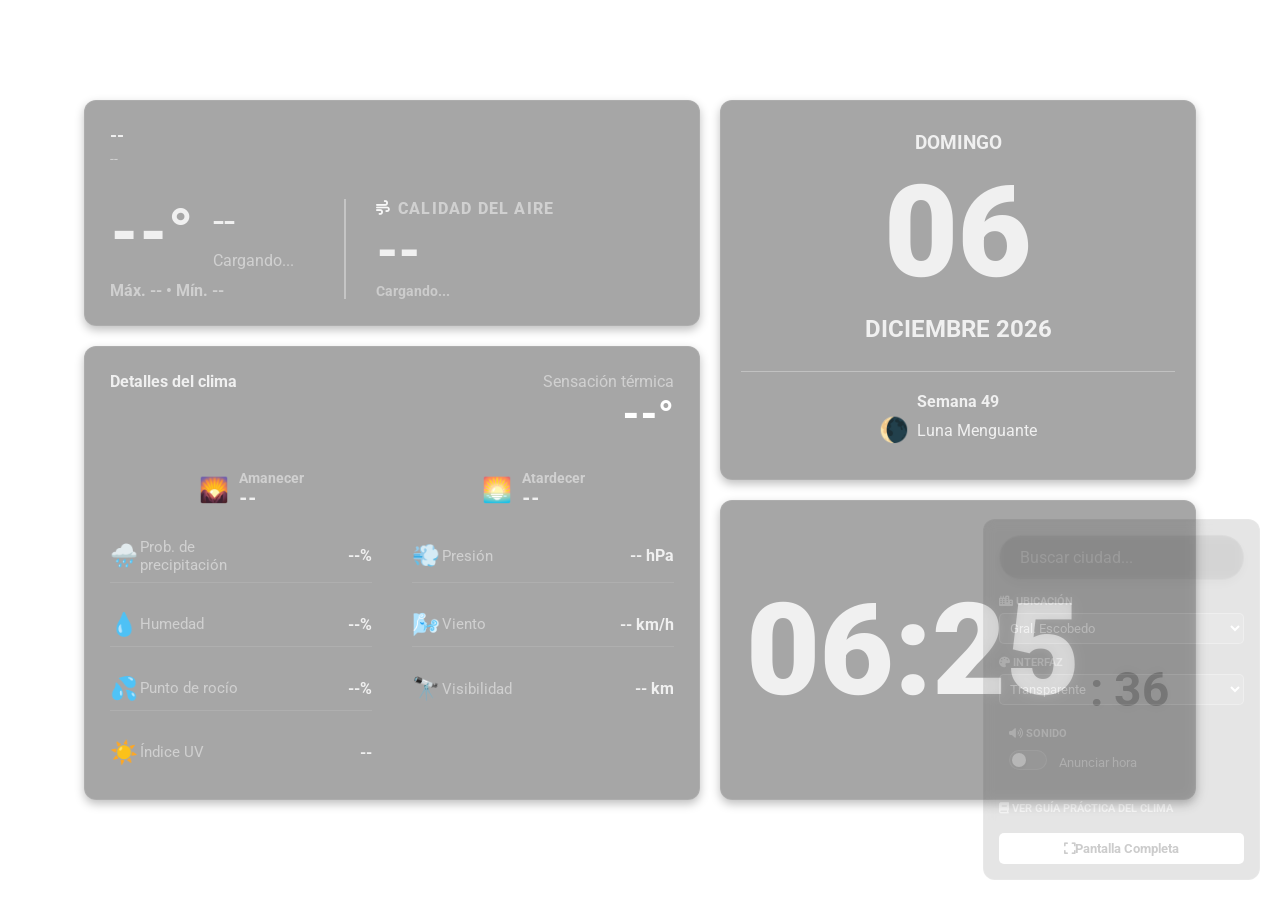
==== commit 30c62959: "Se agrega guía y se eliminan datos duplicados" ====
--- a/index.html
+++ b/index.html
@@ -109,13 +109,13 @@
                             <span class="detail-label">Punto de rocío</span>
                             <span class="detail-value" id="dew-point">--%</span>
                         </div>
-                        
+
                         <div class="detail-row">
                             <span class="detail-icon">🔭</span>
                             <span class="detail-label">Visibilidad</span>
                             <span class="detail-value" id="visibility">-- km</span>
                         </div>
-                        
+
                         <div class="detail-row">
                             <span class="detail-icon">☀️</span>
                             <span class="detail-label">Índice UV</span>
@@ -196,6 +196,8 @@
             </div>
         </div>
 
+        <a href="./guia.html" class="link-subtle"><i class="fa-solid fa-book"></i> Ver guía práctica del clima</a>
+
         <button id="fullscreen-button" onclick="toggleFullscreen()" class="btn-fullscreen">
             <i class="fas fa-expand"></i>Pantalla Completa
         </button>
--- a/css/style.css
+++ b/css/style.css
@@ -85,8 +85,6 @@
     transition: background-image 1.2s ease;
 }
 
-
-
 body,
 .time-box,
 .weather-summary-box,
@@ -104,7 +102,7 @@
     max-width: 1200px;
     padding: 20px;
     display: flex;
-    gap: 20px;
+    gap: 20px
 }
 
 .content-column {
@@ -136,6 +134,23 @@
     /*background-color: rgb(0,0,0,0.35);*/
     flex: 1;
 }
+
+.link-subtle {
+    color: var(--text-color-secondary);
+    text-decoration: none;
+    border-bottom: 1px solid transparent;
+    transition: color 0.2s ease, border-color 0.2s ease;
+
+    /* 🔥 CLAVE: heredar todo */
+    text-transform: uppercase;
+    font-size: 11px;
+    font-weight: bold;
+    line-height: inherit;
+}
+
+.link-subtle:hover {
+    color: var(--text-color-primary);
+    }
 
 /* ====================================== */
 /* 2. Caja de Hora (PRECISIÓN APLICADA)   */
@@ -673,17 +688,17 @@
 }
 
 :fullscreen .container {
-    transform: scale(1.1);
+    transform: scale(1.16);
     transform-origin: center center;
 }
 
 :-webkit-full-screen .container {
-    transform: scale(1.1);
+    transform: scale(1.16);
     transform-origin: center center;
 }
 
 :-moz-full-screen .container {
-    transform: scale(1.1);
+    transform: scale(1.16);
     transform-origin: center center;
 }
 
@@ -697,7 +712,7 @@
     align-items: center;
 }
 
-body.fullscreen-mode .container {
+body.fullscreen-mode .container {   
     transform: scale(1.1);
     transform-origin: center center;
 }
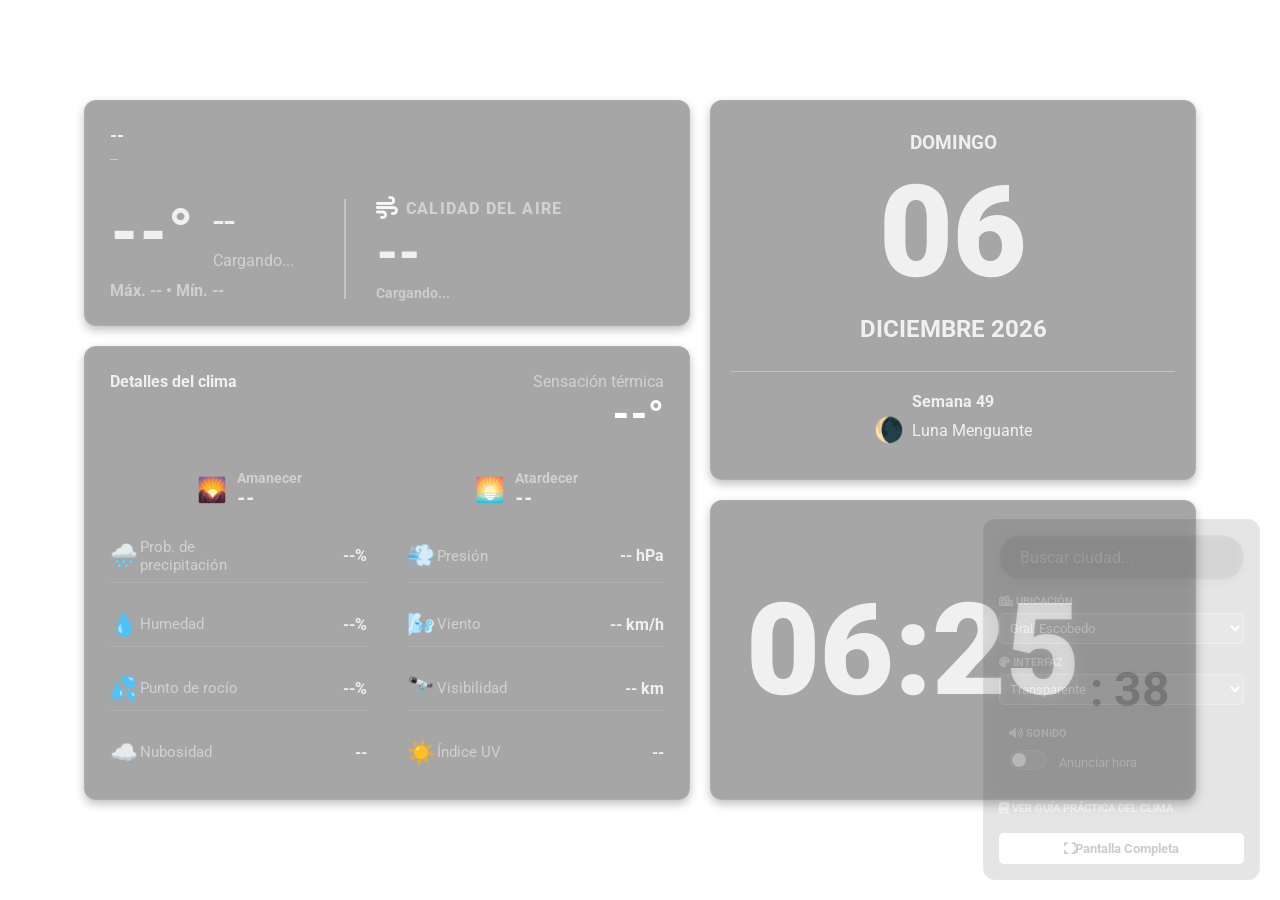
==== commit c8be6841: "Correción lógica clima" ====
--- a/index.html
+++ b/index.html
@@ -115,7 +115,11 @@
                             <span class="detail-label">Visibilidad</span>
                             <span class="detail-value" id="visibility">-- km</span>
                         </div>
-
+                        <div class="detail-row">
+                            <span class="detail-icon">☁️</span>
+                            <span class="detail-label">Nubosidad</span>
+                            <span class="detail-value" id="cloud-cover">--</span>
+                        </div>
                         <div class="detail-row">
                             <span class="detail-icon">☀️</span>
                             <span class="detail-label">Índice UV</span>
@@ -147,13 +151,39 @@
             </a>
 
             <article class="time-box">
+
                 <div id="current-time">
+                    <div></div>
                     <span id="main-time">00:00</span>
                     <span class="separator">:</span>
                     <span id="current-seconds">00</span>
                 </div>
 
                 <div class="clock-date-mobile" id="clock-date-mobile">Prueba</div>
+                <div class="clock-location" id="clock-location">Ubicación</div>
+                <!-- NUEVO -->
+                <div class="mobile-corner mobile-temp" id="mobile-temp">
+
+                    <span class="mobile-weather-icon" id="mobile-weather-icon">
+                        ☀️
+                    </span>
+
+                    <span class="mobile-temp-text">
+                        Cargando...
+                    </span>
+
+                </div>
+
+                <div class="mobile-corner mobile-air" id="mobile-air">
+
+                    <i class="fas fa-wind mobile-air-icon" id="mobile-air-icon"></i>
+
+                    <span class="mobile-air-text">
+                        ICA: Cargando...
+                    </span>
+
+                </div>
+
             </article>
         </section>
     </main>
--- a/css/style.css
+++ b/css/style.css
@@ -26,7 +26,8 @@
     /*--box-background: rgba(108, 108, 108, 0.02);*/
     --text-color-primary: #f0f0f0;
     /*--text-color-secondary: #c0c0c0;*/
-    --text-color-secondary: #d0d0d0; /* antes #c0c0c0 */
+    --text-color-secondary: #d0d0d0;
+    /* antes #c0c0c0 */
     --red-highlight: #fff;
     /*shadow: 12px 12px 12px rgba(0, 0, 0, 0.4);*/
     --shadow: 0 4px 10px rgba(0, 0, 0, 0.25);
@@ -39,10 +40,14 @@
 .weather-summary-box,
 .date-box,
 .weather-details-box {
-    border: 1px solid rgba(255,255,255,0.08);
+    border: 1px solid rgba(255, 255, 255, 0.08);
 }
 
 #clock-date-mobile {
+    display: none;
+}
+
+.mobile-corner {
     display: none;
 }
 
@@ -150,7 +155,7 @@
 
 .link-subtle:hover {
     color: var(--text-color-primary);
-    }
+}
 
 /* ====================================== */
 /* 2. Caja de Hora (PRECISIÓN APLICADA)   */
@@ -421,7 +426,7 @@
     display: flex;
     align-items: center;
     /*padding: 5px 0;*/
-     padding: 8px 0;
+    padding: 8px 0;
     border-bottom: 1px solid rgba(255, 255, 255, 0.1);
 }
 
@@ -513,7 +518,7 @@
 }
 
 .aqi-icon {
-    font-size: 0.9rem;
+    font-size: 1.4rem;
     color: var(--red-highlight);
     /* Sigue el color de destaque de tus temas */
     opacity: 0.9;
@@ -688,17 +693,17 @@
 }
 
 :fullscreen .container {
-    transform: scale(1.16);
+    transform: scale(1.13);
     transform-origin: center center;
 }
 
 :-webkit-full-screen .container {
-    transform: scale(1.16);
+    transform: scale(1.13);
     transform-origin: center center;
 }
 
 :-moz-full-screen .container {
-    transform: scale(1.16);
+    transform: scale(1.13);
     transform-origin: center center;
 }
 
@@ -712,12 +717,16 @@
     align-items: center;
 }
 
-body.fullscreen-mode .container {   
+body.fullscreen-mode .container {
     transform: scale(1.1);
     transform-origin: center center;
 }
 
 :fullscreen .dashboard-controls {
+    display: none;
+}
+
+.clock-location {
     display: none;
 }
 
@@ -761,10 +770,11 @@
 
 @media (max-width: 1024px) and (orientation: landscape) {
 
-    /* ===== Reset general ===== */
+    /* ===== Layout general ===== */
     body {
         height: 100dvh;
         overflow: hidden;
+        padding-bottom: env(safe-area-inset-bottom);
     }
 
     .container {
@@ -772,59 +782,33 @@
         display: flex;
         flex-direction: column;
         justify-content: center;
-        gap: 8px;
-        padding: 10px;
+
+        padding: 0;
         transform: none !important;
     }
 
-    /* ===== Ocultar elementos ===== */
+    /* ===== Ocultar tarjetas ===== */
+    .weather-summary-box,
     .weather-details-box,
     .date-box {
         display: none;
     }
 
-    /* ===== Clima compacto ===== */
-    .weather-summary-box {
-        min-height: 0;
-        padding: 12px 16px;
-    }
-
-    .temp-row {
-        margin-bottom: 5px;
-    }
-
-    .update-time {
-        margin-bottom: 8px;
-    }
-
-    /* ===== AQI compacto ===== */
-    .weather-flex-container {
-        gap: 20px;
-        margin-top: 8px;
-    }
-
-    .aqi-container {
-        height: auto;
-        padding-left: 15px;
-    }
-
-    .aqi-value {
-        font-size: 2rem;
-    }
-
-    .aqi-desc {
-        font-size: 0.75rem;
-    }
-
-    /* ===== Hora protagonista ===== */
+    /* ===== Reloj fullscreen ===== */
     .time-box {
         flex: 1;
-        min-height: 0;
-        padding: 10px;
+        height: 90dvh;
+        min-height: 90dvh;
+
         display: flex;
+        flex-direction: column;
         align-items: center;
         justify-content: center;
-        flex-direction: column;
+
+        padding: 0;
+
+        /* 🔥 Ajuste fino de centrado */
+        transform: translateY(-6vh);
     }
 
     #main-time,
@@ -832,18 +816,35 @@
     .separator {
         display: inline-block;
         vertical-align: middle;
+        line-height: 1;
     }
 
     #main-time {
-        font-size: 5rem;
+        font-size: clamp(6rem, 18vw, 10rem);
     }
 
     #current-seconds,
     .separator {
-        font-size: 2rem;
-    }
-
-    /* ===== Quitar cualquier scale en fullscreen ===== */
+        font-size: clamp(2rem, 5vw, 3rem);
+    }
+
+    /* ===== Fecha ===== */
+    #current-date-full,
+    #clock-date-mobile {
+        display: block;
+        margin-top: 10px;
+
+        font-size: 1rem;
+        font-weight: 500;
+
+        color: var(--text-color-secondary);
+
+        text-align: center;
+        letter-spacing: 0.5px;
+        opacity: 0.9;
+    }
+
+    /* ===== Fullscreen fix ===== */
     :fullscreen .container,
     :-webkit-full-screen .container,
     :-moz-full-screen .container,
@@ -851,66 +852,71 @@
         transform: none !important;
     }
 
-    /* ===== Safe area fix (móviles) ===== */
-    body {
-        padding-bottom: env(safe-area-inset-bottom);
-    }
-
-    #current-date-full {
+    /* ===== Datos esquinas ===== */
+
+    .time-box {
+        position: relative;
+    }
+
+    .mobile-corner {
         display: block;
-        margin-top: 6px;
+        position: absolute;
+
         font-size: 0.9rem;
+        font-weight: 600;
+
+        color: var(--text-color-secondary);
+
+        opacity: 0.9;
+        letter-spacing: 0.4px;
+
+        z-index: 5;
+    }
+
+    /* Temperatura -> izquierda */
+    .mobile-temp {
+        left: 18px;
+        top: 18px;
+        font-size: 2rem;
+    }
+
+    .mobile-air {
+        right: 18px;
+        top: 18px;
+
+        text-align: right;
+    }
+
+    .clock-location {
+        display: block;
+        margin-top: 4px;
+        font-size: 1rem;
         font-weight: 500;
+        text-align: center;
         color: var(--text-color-secondary);
-        text-align: center;
-        letter-spacing: 0.5px;
-        opacity: 0.9;
-    }
-
-    #clock-date-mobile {
-        display: block;
-        margin-top: 6px;
-        font-size: 0.9rem;
-        font-weight: 500;
-        color: var(--text-color-secondary);
-        text-align: center;
-        letter-spacing: 0.5px;
-        opacity: 0.9;
-    }
-
-    .weather-summary-box {
-        display: flex;
-        justify-content: center;
-        /* centra TODO verticalmente */
-        align-items: center;
-        /* centra TODO horizontalmente */
-        text-align: center;
-    }
-
-    .weather-flex-container {
-        display: flex;
-        flex-direction: row;
-        /* 🔥 se quedan lado a lado */
-        justify-content: center;
-        /* centra el grupo completo */
-        align-items: center;
-        gap: 40px;
-        /* espacio entre clima y AQI */
-        width: auto;
-    }
-
-    .weather-main-info {
-        align-items: center;
-    }
-
-    .aqi-container {
-        align-items: center;
-        justify-content: center;
-        border-left: 1px solid rgba(255, 255, 255, 0.15);
-        /* opcional */
-        padding-left: 20px;
-        height: auto;
-    }
+        opacity: 0.85;
+        letter-spacing: 0.3px;
+    }
+
+    .mobile-corner {
+    display: flex;
+    align-items: center;
+    gap: 8px;
+}
+
+.mobile-weather-icon {
+    font-size: 1.4rem;
+    line-height: 1;
+}
+
+.mobile-air-icon {
+    font-size: 1rem;
+}
+
+.mobile-temp-text,
+.mobile-air-text {
+    display: inline-block;
+}
 }
 
 
@@ -1367,6 +1373,7 @@
     flex: 0 0 90px;
     /* Evita que se encojan y mantiene el scroll */
     min-width: 90px;
+    height: 110px;
     text-align: center;
     padding: 10px 5px;
     background: transparent;
@@ -1460,4 +1467,33 @@
     height: 100%;
     z-index: -1;
     pointer-events: none;
+}
+
+.wind-item {
+    display: flex;
+    flex-direction: column;
+    align-items: center;
+    justify-content: center;
+    gap: 10px;
+    min-width: 70px;
+}
+
+.wind-speed {
+    font-size: 14px;
+    font-weight: 600;
+    color: #dfe6ee;
+}
+
+.wind-arrow {
+    font-size: 34px;
+    color: #cfd8e3;
+    line-height: 1;
+    transition: transform .3s ease;
+    display: inline-block;
+    transform-origin: center;
+}
+
+.hourly-weather-icon {
+    font-size: 1.5rem;
+    line-height: 1;
 }
